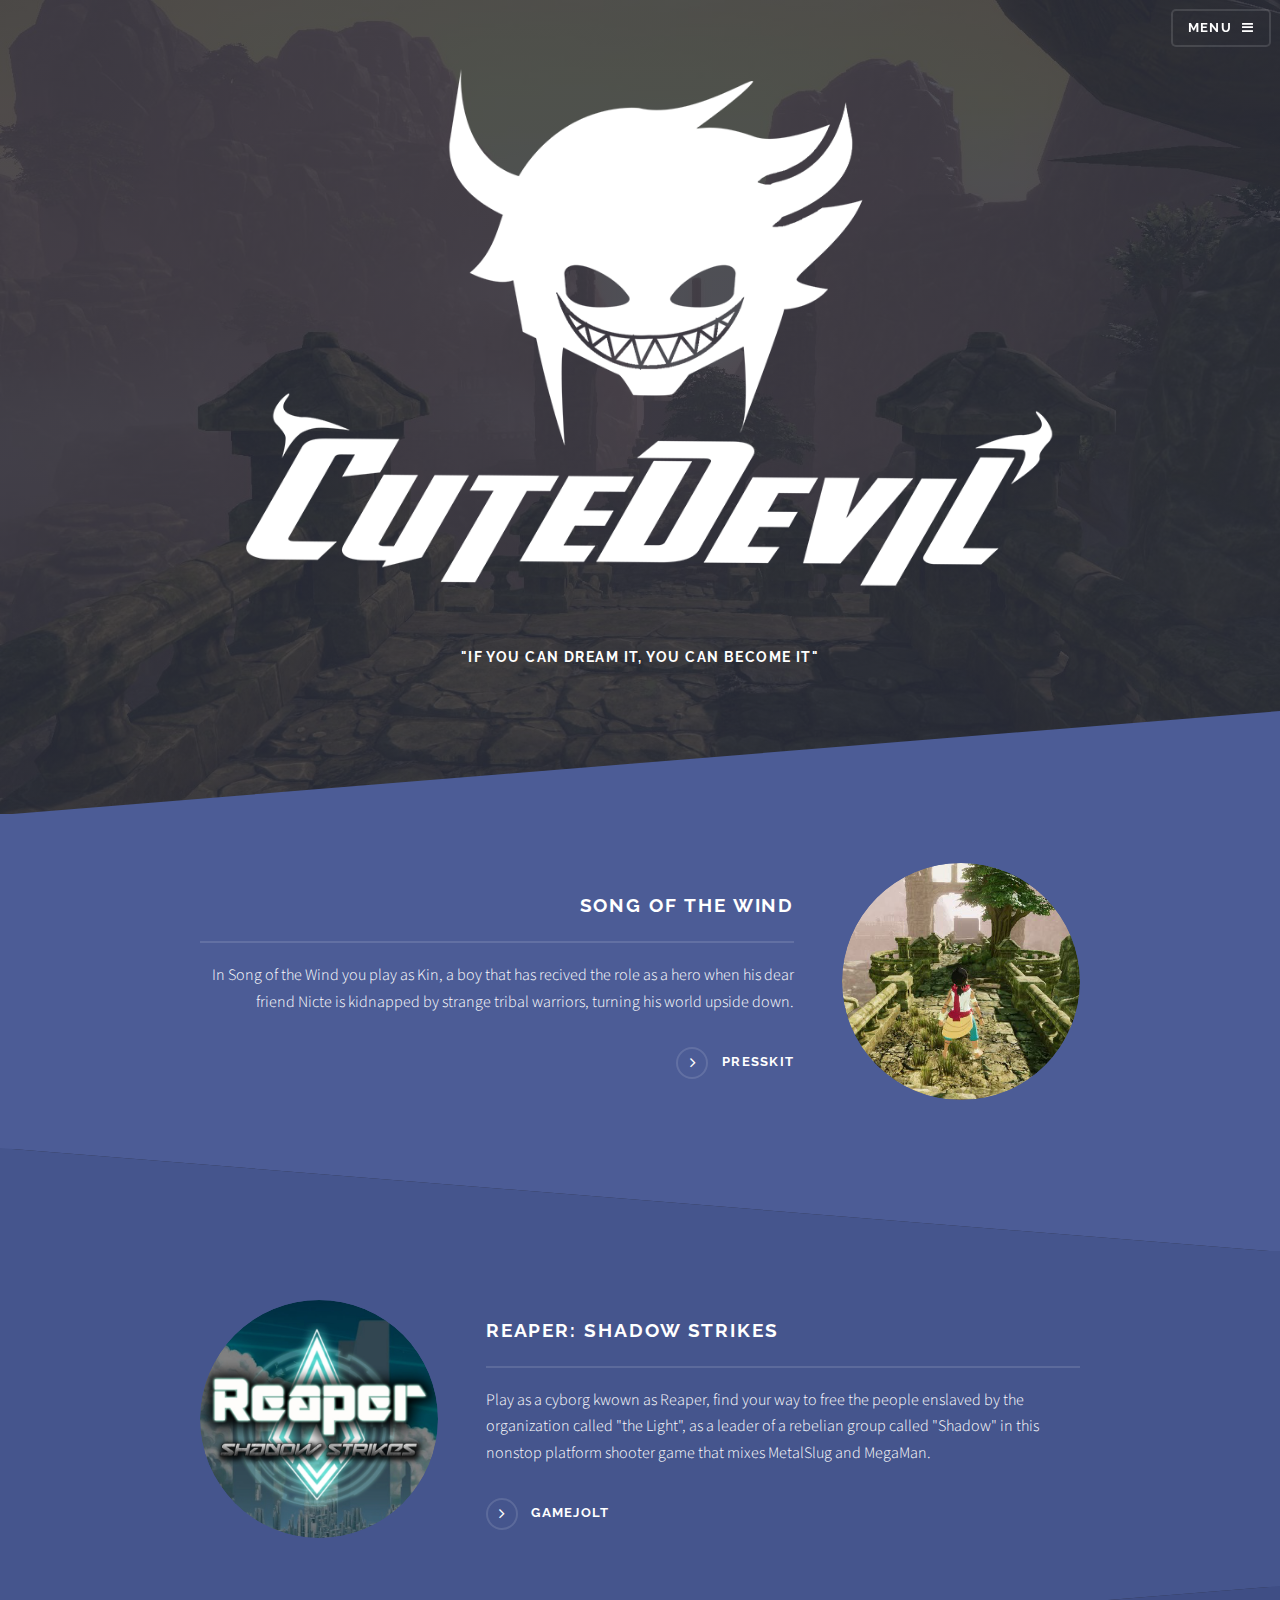
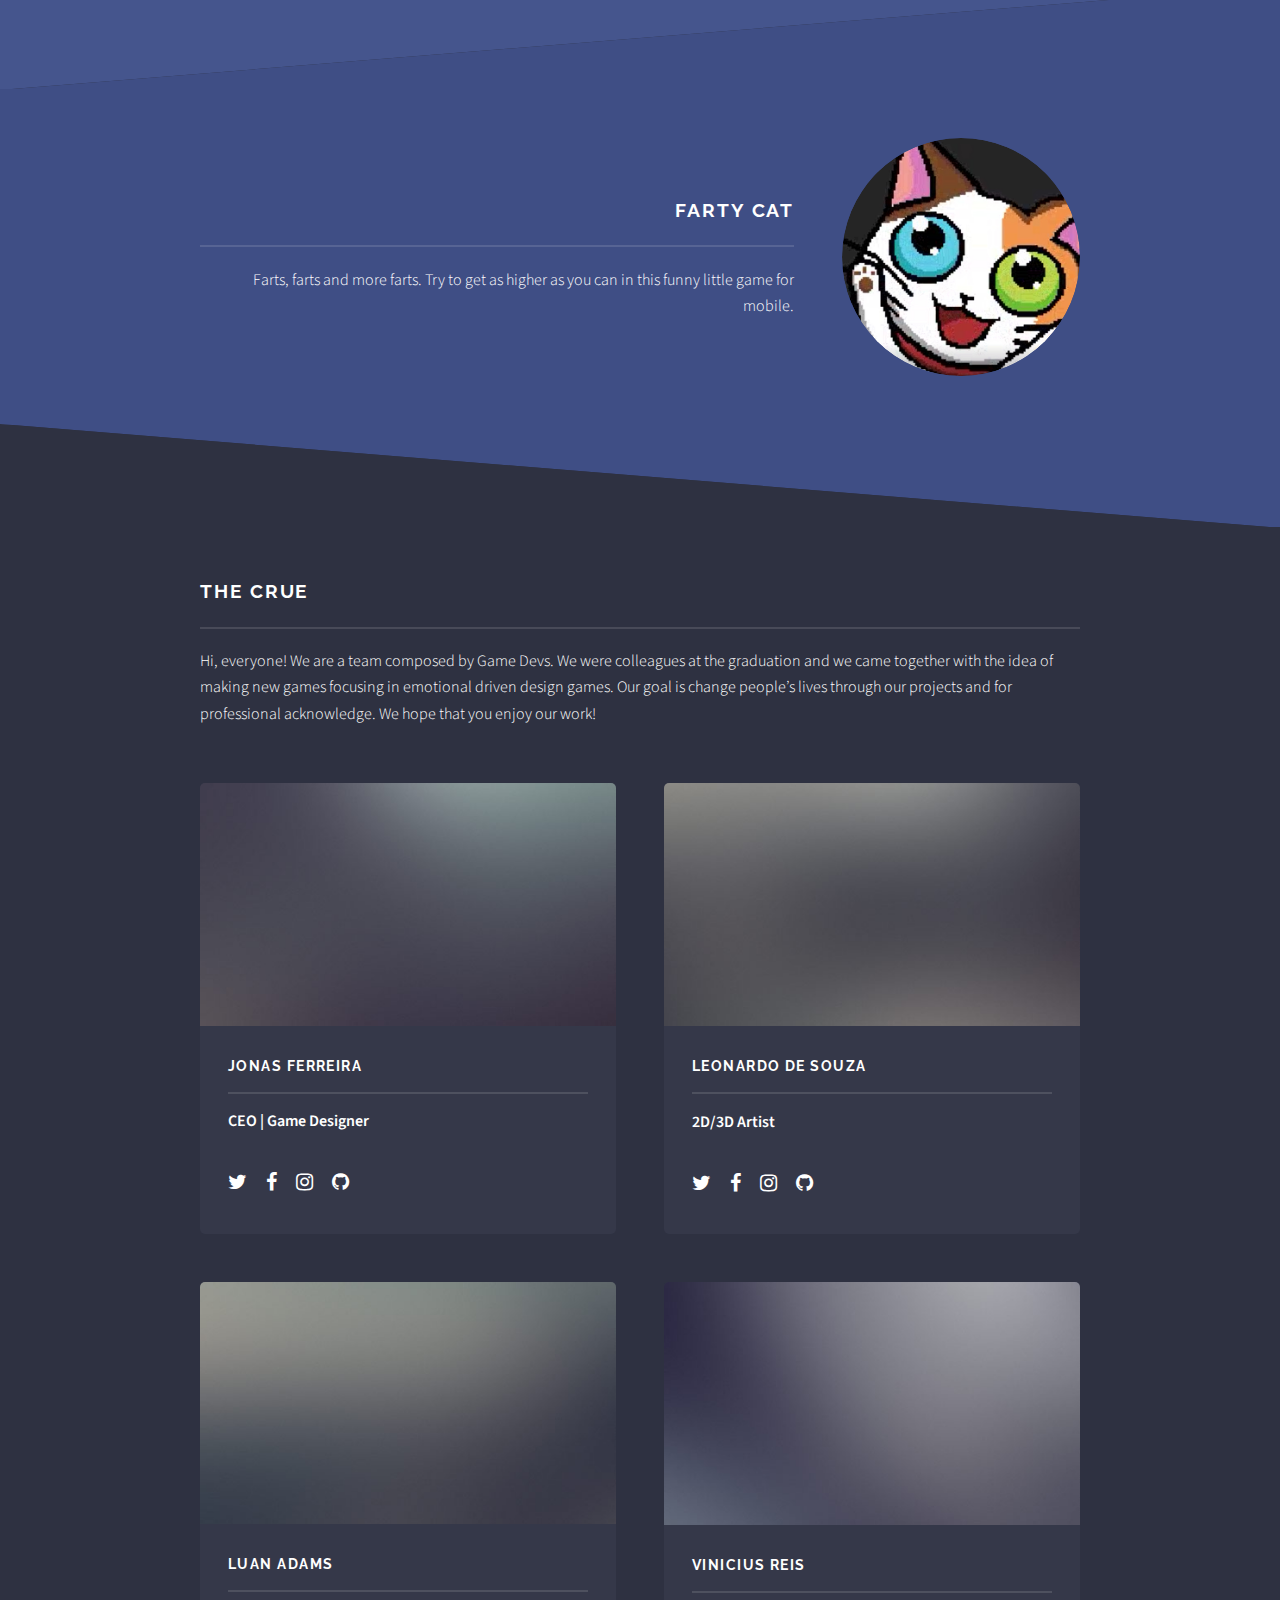
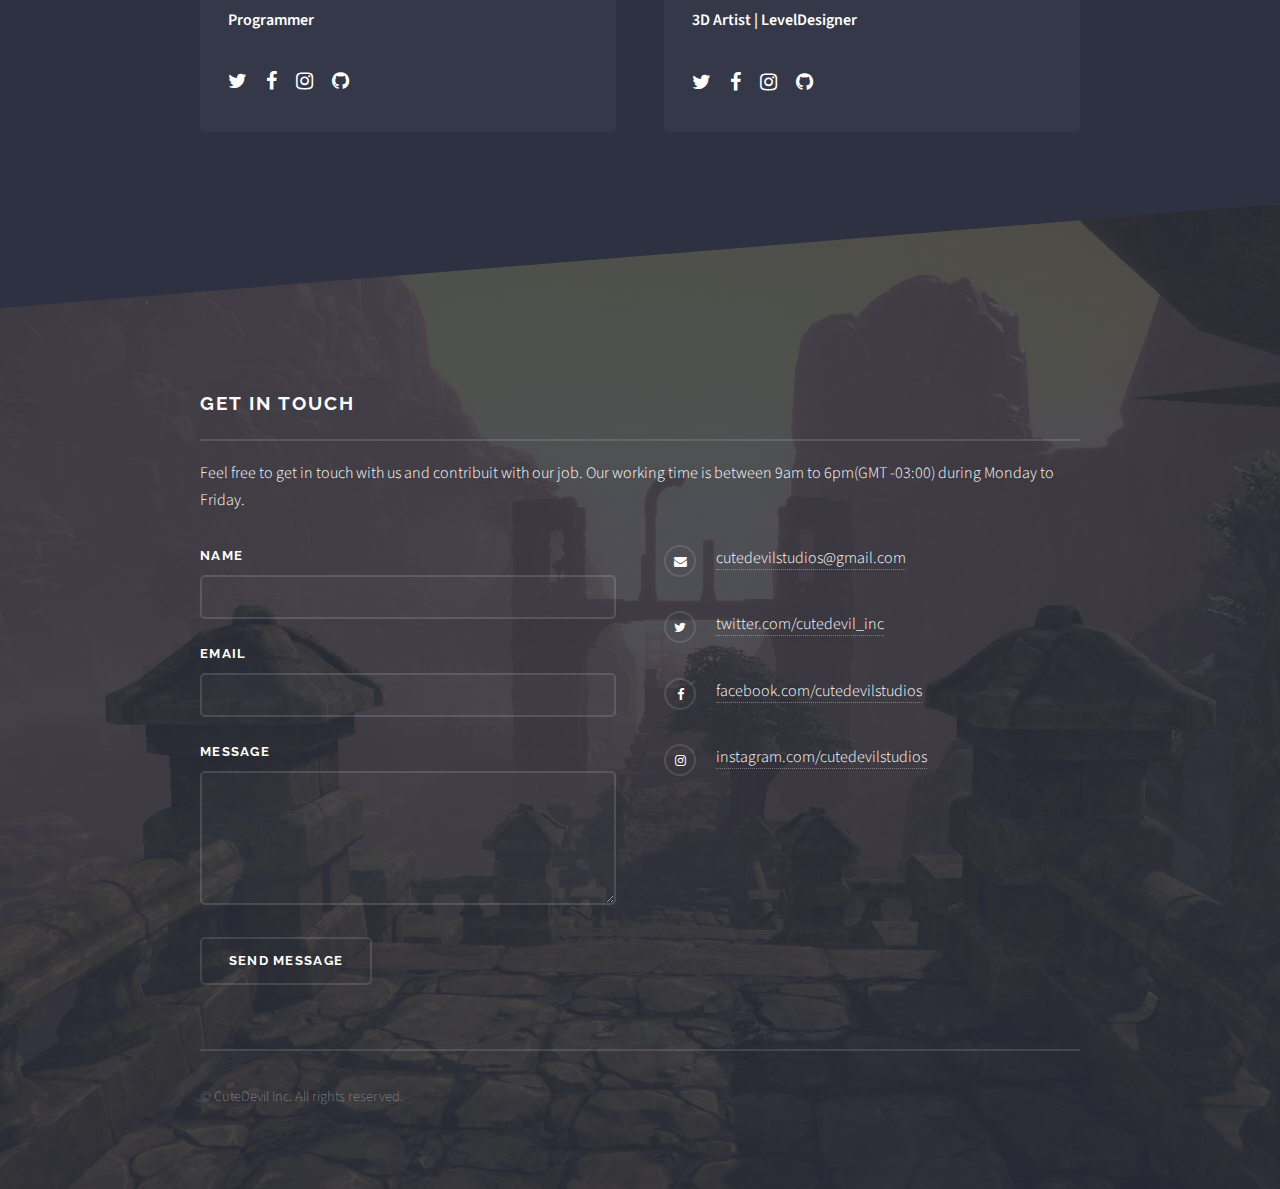
==== index.html @ f0059c20 "Update index.html" ====
<!DOCTYPE HTML>
<!--
	Solid State by HTML5 UP
	html5up.net | @ajlkn
	Free for personal and commercial use under the CCA 3.0 license (html5up.net/license)
-->
<html>
	<head>
		<title>CuteDevil Studios</title>
		<meta charset="utf-8" />
		<meta name="viewport" content="width=device-width, initial-scale=1, user-scalable=no" />
		<link rel="stylesheet" href="assets/css/main.css" />
		<noscript><link rel="stylesheet" href="assets/css/noscript.css" /></noscript>
	</head>
	<body class="is-preload">

		<!-- Page Wrapper -->
			<div id="page-wrapper">

				<!-- Header -->
					<header id="header" class="alt">
						<h1><a href="index.html">CuteDevil</a></h1>
						<nav>
							<a href="#menu">Menu</a>
						</nav>
					</header>

				<!-- Menu -->
					<nav id="menu">
						<div class="inner">
							<h2>Menu</h2>
							<ul class="links">
								<li><a href="index.html">Home</a></li>
								<li><a href="generic.html">Generic</a></li>
								<li><a href="elements.html">Elements</a></li>
								<li><a href="#">Log In</a></li>
								<li><a href="#">Sign Up</a></li>
							</ul>
							<a href="#" class="close">Close</a>
						</div>
					</nav>

				<!-- Banner -->
					<section id="banner">
						<div class="inner">
							<div class="logo"><img src="images/cutedevil_logo.png" height="auto" width="100%"></div>
							<h3 align= "center">"If you can dream it, you can become it"</h3>
							<!--<p>The boom phrase for blowing their minds!</p> -->
						</div>
					</section>

				<!-- Wrapper -->
					<section id="wrapper">

						<!-- One -->
							<section id="one" class="wrapper spotlight style1">
								<div class="inner">
									<a href="#" class="image"><img src="images/pic01.jpg" alt="" /></a>
									<div class="content">
										<h2 class="major">Song of the Wind</h2>
										<p>In Song of the Wind you play as Kin, a boy that has recived the role as a hero when his dear friend Nicte is kidnapped by strange tribal warriors, turning his world upside down.</p>
										<a href="presskit.html" class="special">PressKit</a>
									</div>
								</div>
							</section>

						<!-- Two -->
							<section id="two" class="wrapper alt spotlight style2">
								<div class="inner">
									<a href="#" class="image"><img src="images/reaper_logo.jpg" alt="" /></a>
									<div class="content">
										<h2 class="major">Reaper: Shadow Strikes</h2>
										<p>Play as a cyborg kwown as Reaper, find your way to free the people enslaved by the organization called "the Light", as a leader of a rebelian group called "Shadow" in this nonstop platform shooter game that mixes MetalSlug and MegaMan.</p>
										<a href="#" class="special">GameJolt</a>
									</div>
								</div>
							</section>

						<!-- Three -->
							<section id="three" class="wrapper spotlight style3">
								<div class="inner">
									<a href="#" class="image"><img src="images/pic03.jpg" alt="" /></a>
									<div class="content">
										<h2 class="major">Farty Cat</h2>
										<p>Farts, farts and more farts. Try to get as higher as you can in this funny little game for mobile.</p>
										<!--<a href="#" class="special">Learn more</a>-->
									</div>
								</div>
							</section>

						<!-- Four -->
							<section id="four" class="wrapper alt style1">
								<div class="inner">
									<h2 class="major">The Crue</h2>
									<p>Hi, everyone! We are a team composed by Game Devs. We were colleagues at the graduation and we came together with the idea of making new games focusing in emotional driven design games. Our goal is change people’s lives through our projects and for professional acknowledge. We hope that you enjoy our work!</p>
									<section class="features">
										<article>
											<a href="#" class="image"><img src="images/pic04.jpg" alt="" /></a>
											<h3 class="major">Jonas Ferreira</h3>
											<p><b> CEO | Game Designer </b> <br><!--consectetur adipiscing vehicula id nulla dignissim dapibus ultrices.--></p>
											<ul class="icons">
													<li><a href="#" class="icon fa-twitter"><span class="label">Twitter</span></a></li>
													<li><a href="#" class="icon fa-facebook"><span class="label">Facebook</span></a></li>
													<li><a href="#" class="icon fa-instagram"><span class="label">Instagram</span></a></li>
													<li><a href="#" class="icon fa-github"><span class="label">Github</span></a></li>
													<li><a href="#" class="icon fa-artstation"><span class="label">Github</span></a></li>
												</ul>
										</article>
										<article>
											<a href="#" class="image"><img src="images/pic05.jpg" alt="" /></a>
											<h3 class="major">Leonardo de Souza</h3>
											<p><b> 2D/3D Artist</b> <br><!-- consectetur adipiscing vehicula id nulla dignissim dapibus ultrices.--></p>
											<ul class="icons">
													<li><a href="#" class="icon fa-twitter"><span class="label">Twitter</span></a></li>
													<li><a href="#" class="icon fa-facebook"><span class="label">Facebook</span></a></li>
													<li><a href="#" class="icon fa-instagram"><span class="label">Instagram</span></a></li>
													<li><a href="#" class="icon fa-github"><span class="label">Github</span></a></li>
													<li><a href="#" class="icon fa-artstation"><span class="label">Github</span></a></li>
												</ul>
										</article>
										<article>
											<a href="#" class="image"><img src="images/pic06.jpg" alt="" /></a>
											<h3 class="major">Luan Adams</h3>
											<p><b>Programmer</b> <br><!--consectetur adipiscing vehicula id nulla dignissim dapibus ultrices.--></p>
											<ul class="icons">
													<li><a href="#" class="icon fa-twitter"><span class="label">Twitter</span></a></li>
													<li><a href="#" class="icon fa-facebook"><span class="label">Facebook</span></a></li>
													<li><a href="#" class="icon fa-instagram"><span class="label">Instagram</span></a></li>
													<li><a href="#" class="icon fa-github"><span class="label">Github</span></a></li>
													<li><a href="#" class="icon fa-artstation"><span class="label">Github</span></a></li>
												</ul>
										</article>
										<article>
											<a href="#" class="image"><img src="images/pic07.jpg" alt="" /></a>
											<h3 class="major">Vinicius Reis</h3>
											<p><b>3D Artist | LevelDesigner</b> <br><!--consectetur adipiscing vehicula id nulla dignissim dapibus ultrices.--></p>
											<ul class="icons">
													<li><a href="#" class="icon fa-twitter"><span class="label">Twitter</span></a></li>
													<li><a href="#" class="icon fa-facebook"><span class="label">Facebook</span></a></li>
													<li><a href="#" class="icon fa-instagram"><span class="label">Instagram</span></a></li>
													<li><a href="#" class="icon fa-github"><span class="label">Github</span></a></li>
													<li><a href="#" class="icon fa-artstation"><span class="label">Github</span></a></li>
												</ul>
										</article>
									</section>
									<!--<ul class="actions">
										<li><a href="#" class="button">Browse All</a></li>
									</ul>-->
								</div>
							</section>

					</section>

				<!-- Footer -->
					<section id="footer">
						<div class="inner">
							<h2 class="major">Get in touch</h2>
							<p>Feel free to get in touch with us and contribuit with our job. Our working time is between 9am to 6pm(GMT -03:00) during Monday to Friday.</p>
							<form method="post" action="#">
								<div class="fields">
									<div class="field">
										<label for="name">Name</label>
										<input type="text" name="name" id="name" />
									</div>
									<div class="field">
										<label for="email">Email</label>
										<input type="email" name="email" id="email" />
									</div>
									<div class="field">
										<label for="message">Message</label>
										<textarea name="message" id="message" rows="4"></textarea>
									</div>
								</div>
								<ul class="actions">
									<li><input type="submit" value="Send Message" /></li>
								</ul>
							</form>
							<ul class="contact">
								<!--<li class="fa-home">
									Untitled Inc<br />
									1234 Somewhere Road Suite #2894<br />
									Nashville, TN 00000-0000
								</li>-->
								<!--<li class="fa-phone">(000) 000-0000</li>-->
								<li class="fa-envelope"><a href="mailto:cutedevilstudios@gmail.com?Subject=Hello%20CuteDevil">cutedevilstudios@gmail.com</a></li>
								<li class="fa-twitter"><a href="http://twitter.com/cutedevil_inc">twitter.com/cutedevil_inc</a></li>
								<li class="fa-facebook"><a href="http://facebook.com/cutedevilstudios">facebook.com/cutedevilstudios</a></li>
								<li class="fa-instagram"><a href="http://instagram.com/cutedevilstudios">instagram.com/cutedevilstudios</a></li>
							</ul>
							<ul class="copyright">
								<li>&copy; CuteDevil Inc. All rights reserved.</li><!--<li>Design: <a href="http://html5up.net">HTML5 UP</a></li>-->
							</ul>
						</div>
					</section>

			</div>

		<!-- Scripts -->
			<script src="assets/js/jquery.min.js"></script>
			<script src="assets/js/jquery.scrollex.min.js"></script>
			<script src="assets/js/browser.min.js"></script>
			<script src="assets/js/breakpoints.min.js"></script>
			<script src="assets/js/util.js"></script>
			<script src="assets/js/main.js"></script>

	</body>
</html>
---- assets/css/main.css ----
@import url(font-awesome.min.css);
@import url("https://fonts.googleapis.com/css?family=Raleway:200,700|Source+Sans+Pro:300,600,300italic,600italic");

/*
	Solid State by HTML5 UP
	html5up.net | @ajlkn
	Free for personal and commercial use under the CCA 3.0 license (html5up.net/license)
*/

html, body, div, span, applet, object,
iframe, h1, h2, h3, h4, h5, h6, p, blockquote,
pre, a, abbr, acronym, address, big, cite,
code, del, dfn, em, img, ins, kbd, q, s, samp,
small, strike, strong, sub, sup, tt, var, b,
u, i, center, dl, dt, dd, ol, ul, li, fieldset,
form, label, legend, table, caption, tbody,
tfoot, thead, tr, th, td, article, aside,
canvas, details, embed, figure, figcaption,
footer, header, hgroup, menu, nav, output, ruby,
section, summary, time, mark, audio, video {
	margin: 0;
	padding: 0;
	border: 0;
	font-size: 100%;
	font: inherit;
	vertical-align: baseline;}

article, aside, details, figcaption, figure,
footer, header, hgroup, menu, nav, section {
	display: block;}

body {
	line-height: 1;
}

ol, ul {
	list-style: none;
}

blockquote, q {
	quotes: none;
}

	blockquote:before, blockquote:after, q:before, q:after {
		content: '';
		content: none;
	}

table {
	border-collapse: collapse;
	border-spacing: 0;
}

body {
	-webkit-text-size-adjust: none;
}

mark {
	background-color: transparent;
	color: inherit;
}

input::-moz-focus-inner {
	border: 0;
	padding: 0;
}

input, select, textarea {
	-moz-appearance: none;
	-webkit-appearance: none;
	-ms-appearance: none;
	appearance: none;
}

/* Basic */

	@-ms-viewport {
		width: device-width;
	}

	body {
		-ms-overflow-style: scrollbar;
	}

	@media screen and (max-width: 480px) {

		html, body {
			min-width: 320px;
		}

	}

	html {
		box-sizing: border-box;
	}

	*, *:before, *:after {
		box-sizing: inherit;
	}

	body {
		background-color: #2e3141;
		background-image: linear-gradient(to top, rgba(46, 49, 65, 0.8), rgba(46, 49, 65, 0.8)), url("../../images/bg.jpg");
		background-size: auto, cover;
		background-attachment: fixed, fixed;
		background-position: center, center;
	}

		body.is-preload *, body.is-preload *:before, body.is-preload *:after {
			-moz-animation: none !important;
			-webkit-animation: none !important;
			-ms-animation: none !important;
			animation: none !important;
			-moz-transition: none !important;
			-webkit-transition: none !important;
			-ms-transition: none !important;
			transition: none !important;
		}

/* Type */

	body, input, select, textarea {
		color: #ffffff;
		font-family: "Source Sans Pro", Helvetica, sans-serif;
		font-size: 16.5pt;
		font-weight: 300;
		line-height: 1.65;
	}

		@media screen and (max-width: 1680px) {

			body, input, select, textarea {
				font-size: 13pt;
			}

		}

		@media screen and (max-width: 1280px) {

			body, input, select, textarea {
				font-size: 12pt;
			}

		}

		@media screen and (max-width: 980px) {

			body, input, select, textarea {
				font-size: 12pt;
			}

		}

		@media screen and (max-width: 736px) {

			body, input, select, textarea {
				font-size: 12pt;
			}

		}

		@media screen and (max-width: 480px) {

			body, input, select, textarea {
				font-size: 12pt;
			}

		}

	a {
		-moz-transition: color 0.2s ease-in-out, border-bottom-color 0.2s ease-in-out;
		-webkit-transition: color 0.2s ease-in-out, border-bottom-color 0.2s ease-in-out;
		-ms-transition: color 0.2s ease-in-out, border-bottom-color 0.2s ease-in-out;
		transition: color 0.2s ease-in-out, border-bottom-color 0.2s ease-in-out;
		border-bottom: dotted 1px rgba(255, 255, 255, 0.35);
		color: #ffffff;
		text-decoration: none;
	}

		a:hover {
			border-bottom-color: transparent;
			color: #ffffff !important;
		}

		a.special:not(.button) {
			text-decoration: none;
			border-bottom: 0;
			display: block;
			font-family: Raleway, Helvetica, sans-serif;
			font-size: 0.8em;
			font-weight: 700;
			letter-spacing: 0.1em;
			margin: 0 0 2em 0;
			text-transform: uppercase;
		}

			a.special:not(.button):before {
				-moz-osx-font-smoothing: grayscale;
				-webkit-font-smoothing: antialiased;
				font-family: FontAwesome;
				font-style: normal;
				font-weight: normal;
				text-transform: none !important;
			}

			a.special:not(.button):before {
				-moz-transition: background-color 0.2s ease-in-out;
				-webkit-transition: background-color 0.2s ease-in-out;
				-ms-transition: background-color 0.2s ease-in-out;
				transition: background-color 0.2s ease-in-out;
				border-radius: 100%;
				border: solid 2px rgba(255, 255, 255, 0.125);
				content: '\f105';
				display: inline-block;
				font-size: 1.25em;
				height: 2em;
				line-height: 1.65em;
				margin-right: 0.85em;
				text-align: center;
				text-indent: 0.15em;
				vertical-align: middle;
				width: 2em;
			}

			a.special:not(.button):hover:before {
				background-color: rgba(255, 255, 255, 0.025);
			}

			a.special:not(.button):active:before {
				background-color: rgba(255, 255, 255, 0.075);
			}

	strong, b {
		color: #ffffff;
		font-weight: 600;
	}

	em, i {
		font-style: italic;
	}

	p {
		margin: 0 0 2em 0;
	}

	h1, h2, h3, h4, h5, h6 {
		color: #ffffff;
		font-family: Raleway, Helvetica, sans-serif;
		font-weight: 700;
		letter-spacing: 0.1em;
		margin: 0 0 1em 0;
		text-transform: uppercase;
	}

		h1 a, h2 a, h3 a, h4 a, h5 a, h6 a {
			color: inherit;
			text-decoration: none;
			border-bottom: 0;
		}

		h1 span, h2 span, h3 span, h4 span, h5 span, h6 span {
			font-weight: 200;
		}

		h1.major, h2.major, h3.major, h4.major, h5.major, h6.major {
			padding-bottom: 1em;
			border-bottom: solid 2px rgba(255, 255, 255, 0.125);
		}

	h2 {
		font-size: 1.2em;
	}

	h3 {
		font-size: 0.9em;
	}

	h4 {
		font-size: 0.7em;
	}

	h5 {
		font-size: 0.7em;
	}

	h6 {
		font-size: 0.7em;
	}

	@media screen and (max-width: 736px) {

		h2 {
			font-size: 1em;
		}

		h3 {
			font-size: 0.8em;
		}

	}

	sub {
		font-size: 0.8em;
		position: relative;
		top: 0.5em;
	}

	sup {
		font-size: 0.8em;
		position: relative;
		top: -0.5em;
	}

	blockquote {
		border-left: solid 4px rgba(255, 255, 255, 0.125);
		font-style: italic;
		margin: 0 0 2em 0;
		padding: 0.5em 0 0.5em 2em;
	}

	code {
		background: rgba(255, 255, 255, 0.025);
		border-radius: 5px;
		border: solid 2px rgba(255, 255, 255, 0.125);
		font-family: "Courier New", monospace;
		font-size: 0.9em;
		margin: 0 0.25em;
		padding: 0.25em 0.65em;
	}

	pre {
		-webkit-overflow-scrolling: touch;
		font-family: "Courier New", monospace;
		font-size: 0.9em;
		margin: 0 0 2em 0;
	}

		pre code {
			display: block;
			line-height: 1.75em;
			padding: 1em 1.5em;
			overflow-x: auto;
		}

	hr {
		border: 0;
		border-bottom: solid 2px rgba(255, 255, 255, 0.125);
		margin: 2.5em 0;
	}

		hr.major {
			margin: 4em 0;
		}

	.align-left {
		text-align: left;
	}

	.align-center {
		text-align: center;
	}

	.align-right {
		text-align: right;
	}

/* Row */

	.row {
		display: flex;
		flex-wrap: wrap;
		box-sizing: border-box;
		align-items: stretch;
	}

		.row > * {
			box-sizing: border-box;
		}

		.row.gtr-uniform > * > :last-child {
			margin-bottom: 0;
		}

		.row.aln-left {
			justify-content: flex-start;
		}

		.row.aln-center {
			justify-content: center;
		}

		.row.aln-right {
			justify-content: flex-end;
		}

		.row.aln-top {
			align-items: flex-start;
		}

		.row.aln-middle {
			align-items: center;
		}

		.row.aln-bottom {
			align-items: flex-end;
		}

		.row > .imp {
			order: -1;
		}

		.row > .col-1 {
			width: 8.3333333333%;
		}

		.row > .off-1 {
			margin-left: 8.3333333333%;
		}

		.row > .col-2 {
			width: 16.6666666667%;
		}

		.row > .off-2 {
			margin-left: 16.6666666667%;
		}

		.row > .col-3 {
			width: 25%;
		}

		.row > .off-3 {
			margin-left: 25%;
		}

		.row > .col-4 {
			width: 33.3333333333%;
		}

		.row > .off-4 {
			margin-left: 33.3333333333%;
		}

		.row > .col-5 {
			width: 41.6666666667%;
		}

		.row > .off-5 {
			margin-left: 41.6666666667%;
		}

		.row > .col-6 {
			width: 50%;
		}

		.row > .off-6 {
			margin-left: 50%;
		}

		.row > .col-7 {
			width: 58.3333333333%;
		}

		.row > .off-7 {
			margin-left: 58.3333333333%;
		}

		.row > .col-8 {
			width: 66.6666666667%;
		}

		.row > .off-8 {
			margin-left: 66.6666666667%;
		}

		.row > .col-9 {
			width: 75%;
		}

		.row > .off-9 {
			margin-left: 75%;
		}

		.row > .col-10 {
			width: 83.3333333333%;
		}

		.row > .off-10 {
			margin-left: 83.3333333333%;
		}

		.row > .col-11 {
			width: 91.6666666667%;
		}

		.row > .off-11 {
			margin-left: 91.6666666667%;
		}

		.row > .col-12 {
			width: 100%;
		}

		.row > .off-12 {
			margin-left: 100%;
		}

		.row.gtr-0 {
			margin-top: 0;
			margin-left: 0em;
		}

			.row.gtr-0 > * {
				padding: 0 0 0 0em;
			}

			.row.gtr-0.gtr-uniform {
				margin-top: 0em;
			}

				.row.gtr-0.gtr-uniform > * {
					padding-top: 0em;
				}

		.row.gtr-25 {
			margin-top: 0;
			margin-left: -0.4375em;
		}

			.row.gtr-25 > * {
				padding: 0 0 0 0.4375em;
			}

			.row.gtr-25.gtr-uniform {
				margin-top: -0.4375em;
			}

				.row.gtr-25.gtr-uniform > * {
					padding-top: 0.4375em;
				}

		.row.gtr-50 {
			margin-top: 0;
			margin-left: -0.875em;
		}

			.row.gtr-50 > * {
				padding: 0 0 0 0.875em;
			}

			.row.gtr-50.gtr-uniform {
				margin-top: -0.875em;
			}

				.row.gtr-50.gtr-uniform > * {
					padding-top: 0.875em;
				}

		.row {
			margin-top: 0;
			margin-left: -1.75em;
		}

			.row > * {
				padding: 0 0 0 1.75em;
			}

			.row.gtr-uniform {
				margin-top: -1.75em;
			}

				.row.gtr-uniform > * {
					padding-top: 1.75em;
				}

		.row.gtr-150 {
			margin-top: 0;
			margin-left: -2.625em;
		}

			.row.gtr-150 > * {
				padding: 0 0 0 2.625em;
			}

			.row.gtr-150.gtr-uniform {
				margin-top: -2.625em;
			}

				.row.gtr-150.gtr-uniform > * {
					padding-top: 2.625em;
				}

		.row.gtr-200 {
			margin-top: 0;
			margin-left: -3.5em;
		}

			.row.gtr-200 > * {
				padding: 0 0 0 3.5em;
			}

			.row.gtr-200.gtr-uniform {
				margin-top: -3.5em;
			}

				.row.gtr-200.gtr-uniform > * {
					padding-top: 3.5em;
				}

		@media screen and (max-width: 1680px) {

			.row {
				display: flex;
				flex-wrap: wrap;
				box-sizing: border-box;
				align-items: stretch;
			}

				.row > * {
					box-sizing: border-box;
				}

				.row.gtr-uniform > * > :last-child {
					margin-bottom: 0;
				}

				.row.aln-left {
					justify-content: flex-start;
				}

				.row.aln-center {
					justify-content: center;
				}

				.row.aln-right {
					justify-content: flex-end;
				}

				.row.aln-top {
					align-items: flex-start;
				}

				.row.aln-middle {
					align-items: center;
				}

				.row.aln-bottom {
					align-items: flex-end;
				}

				.row > .imp-xlarge {
					order: -1;
				}

				.row > .col-1-xlarge {
					width: 8.3333333333%;
				}

				.row > .off-1-xlarge {
					margin-left: 8.3333333333%;
				}

				.row > .col-2-xlarge {
					width: 16.6666666667%;
				}

				.row > .off-2-xlarge {
					margin-left: 16.6666666667%;
				}

				.row > .col-3-xlarge {
					width: 25%;
				}

				.row > .off-3-xlarge {
					margin-left: 25%;
				}

				.row > .col-4-xlarge {
					width: 33.3333333333%;
				}

				.row > .off-4-xlarge {
					margin-left: 33.3333333333%;
				}

				.row > .col-5-xlarge {
					width: 41.6666666667%;
				}

				.row > .off-5-xlarge {
					margin-left: 41.6666666667%;
				}

				.row > .col-6-xlarge {
					width: 50%;
				}

				.row > .off-6-xlarge {
					margin-left: 50%;
				}

				.row > .col-7-xlarge {
					width: 58.3333333333%;
				}

				.row > .off-7-xlarge {
					margin-left: 58.3333333333%;
				}

				.row > .col-8-xlarge {
					width: 66.6666666667%;
				}

				.row > .off-8-xlarge {
					margin-left: 66.6666666667%;
				}

				.row > .col-9-xlarge {
					width: 75%;
				}

				.row > .off-9-xlarge {
					margin-left: 75%;
				}

				.row > .col-10-xlarge {
					width: 83.3333333333%;
				}

				.row > .off-10-xlarge {
					margin-left: 83.3333333333%;
				}

				.row > .col-11-xlarge {
					width: 91.6666666667%;
				}

				.row > .off-11-xlarge {
					margin-left: 91.6666666667%;
				}

				.row > .col-12-xlarge {
					width: 100%;
				}

				.row > .off-12-xlarge {
					margin-left: 100%;
				}

				.row.gtr-0 {
					margin-top: 0;
					margin-left: 0em;
				}

					.row.gtr-0 > * {
						padding: 0 0 0 0em;
					}

					.row.gtr-0.gtr-uniform {
						margin-top: 0em;
					}

						.row.gtr-0.gtr-uniform > * {
							padding-top: 0em;
						}

				.row.gtr-25 {
					margin-top: 0;
					margin-left: -0.4375em;
				}

					.row.gtr-25 > * {
						padding: 0 0 0 0.4375em;
					}

					.row.gtr-25.gtr-uniform {
						margin-top: -0.4375em;
					}

						.row.gtr-25.gtr-uniform > * {
							padding-top: 0.4375em;
						}

				.row.gtr-50 {
					margin-top: 0;
					margin-left: -0.875em;
				}

					.row.gtr-50 > * {
						padding: 0 0 0 0.875em;
					}

					.row.gtr-50.gtr-uniform {
						margin-top: -0.875em;
					}

						.row.gtr-50.gtr-uniform > * {
							padding-top: 0.875em;
						}

				.row {
					margin-top: 0;
					margin-left: -1.75em;
				}

					.row > * {
						padding: 0 0 0 1.75em;
					}

					.row.gtr-uniform {
						margin-top: -1.75em;
					}

						.row.gtr-uniform > * {
							padding-top: 1.75em;
						}

				.row.gtr-150 {
					margin-top: 0;
					margin-left: -2.625em;
				}

					.row.gtr-150 > * {
						padding: 0 0 0 2.625em;
					}

					.row.gtr-150.gtr-uniform {
						margin-top: -2.625em;
					}

						.row.gtr-150.gtr-uniform > * {
							padding-top: 2.625em;
						}

				.row.gtr-200 {
					margin-top: 0;
					margin-left: -3.5em;
				}

					.row.gtr-200 > * {
						padding: 0 0 0 3.5em;
					}

					.row.gtr-200.gtr-uniform {
						margin-top: -3.5em;
					}

						.row.gtr-200.gtr-uniform > * {
							padding-top: 3.5em;
						}

		}

		@media screen and (max-width: 1280px) {

			.row {
				display: flex;
				flex-wrap: wrap;
				box-sizing: border-box;
				align-items: stretch;
			}

				.row > * {
					box-sizing: border-box;
				}

				.row.gtr-uniform > * > :last-child {
					margin-bottom: 0;
				}

				.row.aln-left {
					justify-content: flex-start;
				}

				.row.aln-center {
					justify-content: center;
				}

				.row.aln-right {
					justify-content: flex-end;
				}

				.row.aln-top {
					align-items: flex-start;
				}

				.row.aln-middle {
					align-items: center;
				}

				.row.aln-bottom {
					align-items: flex-end;
				}

				.row > .imp-large {
					order: -1;
				}

				.row > .col-1-large {
					width: 8.3333333333%;
				}

				.row > .off-1-large {
					margin-left: 8.3333333333%;
				}

				.row > .col-2-large {
					width: 16.6666666667%;
				}

				.row > .off-2-large {
					margin-left: 16.6666666667%;
				}

				.row > .col-3-large {
					width: 25%;
				}

				.row > .off-3-large {
					margin-left: 25%;
				}

				.row > .col-4-large {
					width: 33.3333333333%;
				}

				.row > .off-4-large {
					margin-left: 33.3333333333%;
				}

				.row > .col-5-large {
					width: 41.6666666667%;
				}

				.row > .off-5-large {
					margin-left: 41.6666666667%;
				}

				.row > .col-6-large {
					width: 50%;
				}

				.row > .off-6-large {
					margin-left: 50%;
				}

				.row > .col-7-large {
					width: 58.3333333333%;
				}

				.row > .off-7-large {
					margin-left: 58.3333333333%;
				}

				.row > .col-8-large {
					width: 66.6666666667%;
				}

				.row > .off-8-large {
					margin-left: 66.6666666667%;
				}

				.row > .col-9-large {
					width: 75%;
				}

				.row > .off-9-large {
					margin-left: 75%;
				}

				.row > .col-10-large {
					width: 83.3333333333%;
				}

				.row > .off-10-large {
					margin-left: 83.3333333333%;
				}

				.row > .col-11-large {
					width: 91.6666666667%;
				}

				.row > .off-11-large {
					margin-left: 91.6666666667%;
				}

				.row > .col-12-large {
					width: 100%;
				}

				.row > .off-12-large {
					margin-left: 100%;
				}

				.row.gtr-0 {
					margin-top: 0;
					margin-left: 0em;
				}

					.row.gtr-0 > * {
						padding: 0 0 0 0em;
					}

					.row.gtr-0.gtr-uniform {
						margin-top: 0em;
					}

						.row.gtr-0.gtr-uniform > * {
							padding-top: 0em;
						}

				.row.gtr-25 {
					margin-top: 0;
					margin-left: -0.4375em;
				}

					.row.gtr-25 > * {
						padding: 0 0 0 0.4375em;
					}

					.row.gtr-25.gtr-uniform {
						margin-top: -0.4375em;
					}

						.row.gtr-25.gtr-uniform > * {
							padding-top: 0.4375em;
						}

				.row.gtr-50 {
					margin-top: 0;
					margin-left: -0.875em;
				}

					.row.gtr-50 > * {
						padding: 0 0 0 0.875em;
					}

					.row.gtr-50.gtr-uniform {
						margin-top: -0.875em;
					}

						.row.gtr-50.gtr-uniform > * {
							padding-top: 0.875em;
						}

				.row {
					margin-top: 0;
					margin-left: -1.75em;
				}

					.row > * {
						padding: 0 0 0 1.75em;
					}

					.row.gtr-uniform {
						margin-top: -1.75em;
					}

						.row.gtr-uniform > * {
							padding-top: 1.75em;
						}

				.row.gtr-150 {
					margin-top: 0;
					margin-left: -2.625em;
				}

					.row.gtr-150 > * {
						padding: 0 0 0 2.625em;
					}

					.row.gtr-150.gtr-uniform {
						margin-top: -2.625em;
					}

						.row.gtr-150.gtr-uniform > * {
							padding-top: 2.625em;
						}

				.row.gtr-200 {
					margin-top: 0;
					margin-left: -3.5em;
				}

					.row.gtr-200 > * {
						padding: 0 0 0 3.5em;
					}

					.row.gtr-200.gtr-uniform {
						margin-top: -3.5em;
					}

						.row.gtr-200.gtr-uniform > * {
							padding-top: 3.5em;
						}

		}

		@media screen and (max-width: 980px) {

			.row {
				display: flex;
				flex-wrap: wrap;
				box-sizing: border-box;
				align-items: stretch;
			}

				.row > * {
					box-sizing: border-box;
				}

				.row.gtr-uniform > * > :last-child {
					margin-bottom: 0;
				}

				.row.aln-left {
					justify-content: flex-start;
				}

				.row.aln-center {
					justify-content: center;
				}

				.row.aln-right {
					justify-content: flex-end;
				}

				.row.aln-top {
					align-items: flex-start;
				}

				.row.aln-middle {
					align-items: center;
				}

				.row.aln-bottom {
					align-items: flex-end;
				}

				.row > .imp-medium {
					order: -1;
				}

				.row > .col-1-medium {
					width: 8.3333333333%;
				}

				.row > .off-1-medium {
					margin-left: 8.3333333333%;
				}

				.row > .col-2-medium {
					width: 16.6666666667%;
				}

				.row > .off-2-medium {
					margin-left: 16.6666666667%;
				}

				.row > .col-3-medium {
					width: 25%;
				}

				.row > .off-3-medium {
					margin-left: 25%;
				}

				.row > .col-4-medium {
					width: 33.3333333333%;
				}

				.row > .off-4-medium {
					margin-left: 33.3333333333%;
				}

				.row > .col-5-medium {
					width: 41.6666666667%;
				}

				.row > .off-5-medium {
					margin-left: 41.6666666667%;
				}

				.row > .col-6-medium {
					width: 50%;
				}

				.row > .off-6-medium {
					margin-left: 50%;
				}

				.row > .col-7-medium {
					width: 58.3333333333%;
				}

				.row > .off-7-medium {
					margin-left: 58.3333333333%;
				}

				.row > .col-8-medium {
					width: 66.6666666667%;
				}

				.row > .off-8-medium {
					margin-left: 66.6666666667%;
				}

				.row > .col-9-medium {
					width: 75%;
				}

				.row > .off-9-medium {
					margin-left: 75%;
				}

				.row > .col-10-medium {
					width: 83.3333333333%;
				}

				.row > .off-10-medium {
					margin-left: 83.3333333333%;
				}

				.row > .col-11-medium {
					width: 91.6666666667%;
				}

				.row > .off-11-medium {
					margin-left: 91.6666666667%;
				}

				.row > .col-12-medium {
					width: 100%;
				}

				.row > .off-12-medium {
					margin-left: 100%;
				}

				.row.gtr-0 {
					margin-top: 0;
					margin-left: 0em;
				}

					.row.gtr-0 > * {
						padding: 0 0 0 0em;
					}

					.row.gtr-0.gtr-uniform {
						margin-top: 0em;
					}

						.row.gtr-0.gtr-uniform > * {
							padding-top: 0em;
						}

				.row.gtr-25 {
					margin-top: 0;
					margin-left: -0.4375em;
				}

					.row.gtr-25 > * {
						padding: 0 0 0 0.4375em;
					}

					.row.gtr-25.gtr-uniform {
						margin-top: -0.4375em;
					}

						.row.gtr-25.gtr-uniform > * {
							padding-top: 0.4375em;
						}

				.row.gtr-50 {
					margin-top: 0;
					margin-left: -0.875em;
				}

					.row.gtr-50 > * {
						padding: 0 0 0 0.875em;
					}

					.row.gtr-50.gtr-uniform {
						margin-top: -0.875em;
					}

						.row.gtr-50.gtr-uniform > * {
							padding-top: 0.875em;
						}

				.row {
					margin-top: 0;
					margin-left: -1.75em;
				}

					.row > * {
						padding: 0 0 0 1.75em;
					}

					.row.gtr-uniform {
						margin-top: -1.75em;
					}

						.row.gtr-uniform > * {
							padding-top: 1.75em;
						}

				.row.gtr-150 {
					margin-top: 0;
					margin-left: -2.625em;
				}

					.row.gtr-150 > * {
						padding: 0 0 0 2.625em;
					}

					.row.gtr-150.gtr-uniform {
						margin-top: -2.625em;
					}

						.row.gtr-150.gtr-uniform > * {
							padding-top: 2.625em;
						}

				.row.gtr-200 {
					margin-top: 0;
					margin-left: -3.5em;
				}

					.row.gtr-200 > * {
						padding: 0 0 0 3.5em;
					}

					.row.gtr-200.gtr-uniform {
						margin-top: -3.5em;
					}

						.row.gtr-200.gtr-uniform > * {
							padding-top: 3.5em;
						}

		}

		@media screen and (max-width: 736px) {

			.row {
				display: flex;
				flex-wrap: wrap;
				box-sizing: border-box;
				align-items: stretch;
			}

				.row > * {
					box-sizing: border-box;
				}

				.row.gtr-uniform > * > :last-child {
					margin-bottom: 0;
				}

				.row.aln-left {
					justify-content: flex-start;
				}

				.row.aln-center {
					justify-content: center;
				}

				.row.aln-right {
					justify-content: flex-end;
				}

				.row.aln-top {
					align-items: flex-start;
				}

				.row.aln-middle {
					align-items: center;
				}

				.row.aln-bottom {
					align-items: flex-end;
				}

				.row > .imp-small {
					order: -1;
				}

				.row > .col-1-small {
					width: 8.3333333333%;
				}

				.row > .off-1-small {
					margin-left: 8.3333333333%;
				}

				.row > .col-2-small {
					width: 16.6666666667%;
				}

				.row > .off-2-small {
					margin-left: 16.6666666667%;
				}

				.row > .col-3-small {
					width: 25%;
				}

				.row > .off-3-small {
					margin-left: 25%;
				}

				.row > .col-4-small {
					width: 33.3333333333%;
				}

				.row > .off-4-small {
					margin-left: 33.3333333333%;
				}

				.row > .col-5-small {
					width: 41.6666666667%;
				}

				.row > .off-5-small {
					margin-left: 41.6666666667%;
				}

				.row > .col-6-small {
					width: 50%;
				}

				.row > .off-6-small {
					margin-left: 50%;
				}

				.row > .col-7-small {
					width: 58.3333333333%;
				}

				.row > .off-7-small {
					margin-left: 58.3333333333%;
				}

				.row > .col-8-small {
					width: 66.6666666667%;
				}

				.row > .off-8-small {
					margin-left: 66.6666666667%;
				}

				.row > .col-9-small {
					width: 75%;
				}

				.row > .off-9-small {
					margin-left: 75%;
				}

				.row > .col-10-small {
					width: 83.3333333333%;
				}

				.row > .off-10-small {
					margin-left: 83.3333333333%;
				}

				.row > .col-11-small {
					width: 91.6666666667%;
				}

				.row > .off-11-small {
					margin-left: 91.6666666667%;
				}

				.row > .col-12-small {
					width: 100%;
				}

				.row > .off-12-small {
					margin-left: 100%;
				}

				.row.gtr-0 {
					margin-top: 0;
					margin-left: 0em;
				}

					.row.gtr-0 > * {
						padding: 0 0 0 0em;
					}

					.row.gtr-0.gtr-uniform {
						margin-top: 0em;
					}

						.row.gtr-0.gtr-uniform > * {
							padding-top: 0em;
						}

				.row.gtr-25 {
					margin-top: 0;
					margin-left: -0.3125em;
				}

					.row.gtr-25 > * {
						padding: 0 0 0 0.3125em;
					}

					.row.gtr-25.gtr-uniform {
						margin-top: -0.3125em;
					}

						.row.gtr-25.gtr-uniform > * {
							padding-top: 0.3125em;
						}

				.row.gtr-50 {
					margin-top: 0;
					margin-left: -0.625em;
				}

					.row.gtr-50 > * {
						padding: 0 0 0 0.625em;
					}

					.row.gtr-50.gtr-uniform {
						margin-top: -0.625em;
					}

						.row.gtr-50.gtr-uniform > * {
							padding-top: 0.625em;
						}

				.row {
					margin-top: 0;
					margin-left: -1.25em;
				}

					.row > * {
						padding: 0 0 0 1.25em;
					}

					.row.gtr-uniform {
						margin-top: -1.25em;
					}

						.row.gtr-uniform > * {
							padding-top: 1.25em;
						}

				.row.gtr-150 {
					margin-top: 0;
					margin-left: -1.875em;
				}

					.row.gtr-150 > * {
						padding: 0 0 0 1.875em;
					}

					.row.gtr-150.gtr-uniform {
						margin-top: -1.875em;
					}

						.row.gtr-150.gtr-uniform > * {
							padding-top: 1.875em;
						}

				.row.gtr-200 {
					margin-top: 0;
					margin-left: -2.5em;
				}

					.row.gtr-200 > * {
						padding: 0 0 0 2.5em;
					}

					.row.gtr-200.gtr-uniform {
						margin-top: -2.5em;
					}

						.row.gtr-200.gtr-uniform > * {
							padding-top: 2.5em;
						}

		}

		@media screen and (max-width: 480px) {

			.row {
				display: flex;
				flex-wrap: wrap;
				box-sizing: border-box;
				align-items: stretch;
			}

				.row > * {
					box-sizing: border-box;
				}

				.row.gtr-uniform > * > :last-child {
					margin-bottom: 0;
				}

				.row.aln-left {
					justify-content: flex-start;
				}

				.row.aln-center {
					justify-content: center;
				}

				.row.aln-right {
					justify-content: flex-end;
				}

				.row.aln-top {
					align-items: flex-start;
				}

				.row.aln-middle {
					align-items: center;
				}

				.row.aln-bottom {
					align-items: flex-end;
				}

				.row > .imp-xsmall {
					order: -1;
				}

				.row > .col-1-xsmall {
					width: 8.3333333333%;
				}

				.row > .off-1-xsmall {
					margin-left: 8.3333333333%;
				}

				.row > .col-2-xsmall {
					width: 16.6666666667%;
				}

				.row > .off-2-xsmall {
					margin-left: 16.6666666667%;
				}

				.row > .col-3-xsmall {
					width: 25%;
				}

				.row > .off-3-xsmall {
					margin-left: 25%;
				}

				.row > .col-4-xsmall {
					width: 33.3333333333%;
				}

				.row > .off-4-xsmall {
					margin-left: 33.3333333333%;
				}

				.row > .col-5-xsmall {
					width: 41.6666666667%;
				}

				.row > .off-5-xsmall {
					margin-left: 41.6666666667%;
				}

				.row > .col-6-xsmall {
					width: 50%;
				}

				.row > .off-6-xsmall {
					margin-left: 50%;
				}

				.row > .col-7-xsmall {
					width: 58.3333333333%;
				}

				.row > .off-7-xsmall {
					margin-left: 58.3333333333%;
				}

				.row > .col-8-xsmall {
					width: 66.6666666667%;
				}

				.row > .off-8-xsmall {
					margin-left: 66.6666666667%;
				}

				.row > .col-9-xsmall {
					width: 75%;
				}

				.row > .off-9-xsmall {
					margin-left: 75%;
				}

				.row > .col-10-xsmall {
					width: 83.3333333333%;
				}

				.row > .off-10-xsmall {
					margin-left: 83.3333333333%;
				}

				.row > .col-11-xsmall {
					width: 91.6666666667%;
				}

				.row > .off-11-xsmall {
					margin-left: 91.6666666667%;
				}

				.row > .col-12-xsmall {
					width: 100%;
				}

				.row > .off-12-xsmall {
					margin-left: 100%;
				}

				.row.gtr-0 {
					margin-top: 0;
					margin-left: 0em;
				}

					.row.gtr-0 > * {
						padding: 0 0 0 0em;
					}

					.row.gtr-0.gtr-uniform {
						margin-top: 0em;
					}

						.row.gtr-0.gtr-uniform > * {
							padding-top: 0em;
						}

				.row.gtr-25 {
					margin-top: 0;
					margin-left: -0.3125em;
				}

					.row.gtr-25 > * {
						padding: 0 0 0 0.3125em;
					}

					.row.gtr-25.gtr-uniform {
						margin-top: -0.3125em;
					}

						.row.gtr-25.gtr-uniform > * {
							padding-top: 0.3125em;
						}

				.row.gtr-50 {
					margin-top: 0;
					margin-left: -0.625em;
				}

					.row.gtr-50 > * {
						padding: 0 0 0 0.625em;
					}

					.row.gtr-50.gtr-uniform {
						margin-top: -0.625em;
					}

						.row.gtr-50.gtr-uniform > * {
							padding-top: 0.625em;
						}

				.row {
					margin-top: 0;
					margin-left: -1.25em;
				}

					.row > * {
						padding: 0 0 0 1.25em;
					}

					.row.gtr-uniform {
						margin-top: -1.25em;
					}

						.row.gtr-uniform > * {
							padding-top: 1.25em;
						}

				.row.gtr-150 {
					margin-top: 0;
					margin-left: -1.875em;
				}

					.row.gtr-150 > * {
						padding: 0 0 0 1.875em;
					}

					.row.gtr-150.gtr-uniform {
						margin-top: -1.875em;
					}

						.row.gtr-150.gtr-uniform > * {
							padding-top: 1.875em;
						}

				.row.gtr-200 {
					margin-top: 0;
					margin-left: -2.5em;
				}

					.row.gtr-200 > * {
						padding: 0 0 0 2.5em;
					}

					.row.gtr-200.gtr-uniform {
						margin-top: -2.5em;
					}

						.row.gtr-200.gtr-uniform > * {
							padding-top: 2.5em;
						}

		}

		@media screen and (max-width: 360px) {

			.row {
				display: flex;
				flex-wrap: wrap;
				box-sizing: border-box;
				align-items: stretch;
			}

				.row > * {
					box-sizing: border-box;
				}

				.row.gtr-uniform > * > :last-child {
					margin-bottom: 0;
				}

				.row.aln-left {
					justify-content: flex-start;
				}

				.row.aln-center {
					justify-content: center;
				}

				.row.aln-right {
					justify-content: flex-end;
				}

				.row.aln-top {
					align-items: flex-start;
				}

				.row.aln-middle {
					align-items: center;
				}

				.row.aln-bottom {
					align-items: flex-end;
				}

				.row > .imp-xxsmall {
					order: -1;
				}

				.row > .col-1-xxsmall {
					width: 8.3333333333%;
				}

				.row > .off-1-xxsmall {
					margin-left: 8.3333333333%;
				}

				.row > .col-2-xxsmall {
					width: 16.6666666667%;
				}

				.row > .off-2-xxsmall {
					margin-left: 16.6666666667%;
				}

				.row > .col-3-xxsmall {
					width: 25%;
				}

				.row > .off-3-xxsmall {
					margin-left: 25%;
				}

				.row > .col-4-xxsmall {
					width: 33.3333333333%;
				}

				.row > .off-4-xxsmall {
					margin-left: 33.3333333333%;
				}

				.row > .col-5-xxsmall {
					width: 41.6666666667%;
				}

				.row > .off-5-xxsmall {
					margin-left: 41.6666666667%;
				}

				.row > .col-6-xxsmall {
					width: 50%;
				}

				.row > .off-6-xxsmall {
					margin-left: 50%;
				}

				.row > .col-7-xxsmall {
					width: 58.3333333333%;
				}

				.row > .off-7-xxsmall {
					margin-left: 58.3333333333%;
				}

				.row > .col-8-xxsmall {
					width: 66.6666666667%;
				}

				.row > .off-8-xxsmall {
					margin-left: 66.6666666667%;
				}

				.row > .col-9-xxsmall {
					width: 75%;
				}

				.row > .off-9-xxsmall {
					margin-left: 75%;
				}

				.row > .col-10-xxsmall {
					width: 83.3333333333%;
				}

				.row > .off-10-xxsmall {
					margin-left: 83.3333333333%;
				}

				.row > .col-11-xxsmall {
					width: 91.6666666667%;
				}

				.row > .off-11-xxsmall {
					margin-left: 91.6666666667%;
				}

				.row > .col-12-xxsmall {
					width: 100%;
				}

				.row > .off-12-xxsmall {
					margin-left: 100%;
				}

				.row.gtr-0 {
					margin-top: 0;
					margin-left: 0em;
				}

					.row.gtr-0 > * {
						padding: 0 0 0 0em;
					}

					.row.gtr-0.gtr-uniform {
						margin-top: 0em;
					}

						.row.gtr-0.gtr-uniform > * {
							padding-top: 0em;
						}

				.row.gtr-25 {
					margin-top: 0;
					margin-left: -0.3125em;
				}

					.row.gtr-25 > * {
						padding: 0 0 0 0.3125em;
					}

					.row.gtr-25.gtr-uniform {
						margin-top: -0.3125em;
					}

						.row.gtr-25.gtr-uniform > * {
							padding-top: 0.3125em;
						}

				.row.gtr-50 {
					margin-top: 0;
					margin-left: -0.625em;
				}

					.row.gtr-50 > * {
						padding: 0 0 0 0.625em;
					}

					.row.gtr-50.gtr-uniform {
						margin-top: -0.625em;
					}

						.row.gtr-50.gtr-uniform > * {
							padding-top: 0.625em;
						}

				.row {
					margin-top: 0;
					margin-left: -1.25em;
				}

					.row > * {
						padding: 0 0 0 1.25em;
					}

					.row.gtr-uniform {
						margin-top: -1.25em;
					}

						.row.gtr-uniform > * {
							padding-top: 1.25em;
						}

				.row.gtr-150 {
					margin-top: 0;
					margin-left: -1.875em;
				}

					.row.gtr-150 > * {
						padding: 0 0 0 1.875em;
					}

					.row.gtr-150.gtr-uniform {
						margin-top: -1.875em;
					}

						.row.gtr-150.gtr-uniform > * {
							padding-top: 1.875em;
						}

				.row.gtr-200 {
					margin-top: 0;
					margin-left: -2.5em;
				}

					.row.gtr-200 > * {
						padding: 0 0 0 2.5em;
					}

					.row.gtr-200.gtr-uniform {
						margin-top: -2.5em;
					}

						.row.gtr-200.gtr-uniform > * {
							padding-top: 2.5em;
						}

		}

/* Section/Article */

	section.special, article.special {
		text-align: center;
	}

/* Form */

	form {
		margin: 0 0 2em 0;
	}

		form > :last-child {
			margin-bottom: 0;
		}

		form > .fields {
			display: -moz-flex;
			display: -webkit-flex;
			display: -ms-flex;
			display: flex;
			-moz-flex-wrap: wrap;
			-webkit-flex-wrap: wrap;
			-ms-flex-wrap: wrap;
			flex-wrap: wrap;
			width: calc(100% + 3em);
			margin: -1.5em 0 2em -1.5em;
		}

			form > .fields > .field {
				-moz-flex-grow: 0;
				-webkit-flex-grow: 0;
				-ms-flex-grow: 0;
				flex-grow: 0;
				-moz-flex-shrink: 0;
				-webkit-flex-shrink: 0;
				-ms-flex-shrink: 0;
				flex-shrink: 0;
				padding: 1.5em 0 0 1.5em;
				width: calc(100% - 1.5em);
			}

				form > .fields > .field.half {
					width: calc(50% - 0.75em);
				}

				form > .fields > .field.third {
					width: calc(100%/3 - 0.5em);
				}

				form > .fields > .field.quarter {
					width: calc(25% - 0.375em);
				}

		@media screen and (max-width: 480px) {

			form > .fields {
				width: calc(100% + 3em);
				margin: -1.5em 0 2em -1.5em;
			}

				form > .fields > .field {
					padding: 1.5em 0 0 1.5em;
					width: calc(100% - 1.5em);
				}

					form > .fields > .field.half {
						width: calc(100% - 1.5em);
					}

					form > .fields > .field.third {
						width: calc(100% - 1.5em);
					}

					form > .fields > .field.quarter {
						width: calc(100% - 1.5em);
					}

		}

	label {
		color: #ffffff;
		display: block;
		font-family: Raleway, Helvetica, sans-serif;
		font-size: 0.8em;
		font-weight: 700;
		letter-spacing: 0.1em;
		margin: 0 0 0.7em 0;
		text-transform: uppercase;
	}

	input[type="text"],
	input[type="password"],
	input[type="email"],
	input[type="tel"],
	select,
	textarea {
		-moz-appearance: none;
		-webkit-appearance: none;
		-ms-appearance: none;
		appearance: none;
		background: rgba(255, 255, 255, 0.025);
		border-radius: 5px;
		border: none;
		border: solid 2px rgba(255, 255, 255, 0.125);
		color: inherit;
		display: block;
		outline: 0;
		padding: 0 1em;
		text-decoration: none;
		width: 100%;
	}

		input[type="text"]:invalid,
		input[type="password"]:invalid,
		input[type="email"]:invalid,
		input[type="tel"]:invalid,
		select:invalid,
		textarea:invalid {
			box-shadow: none;
		}

		input[type="text"]:focus,
		input[type="password"]:focus,
		input[type="email"]:focus,
		input[type="tel"]:focus,
		select:focus,
		textarea:focus {
			border-color: #5b6ba6;
		}

	select {
		background-image: url("data:image/svg+xml;charset=utf8,%3Csvg xmlns='http://www.w3.org/2000/svg' width='40' height='40' preserveAspectRatio='none' viewBox='0 0 40 40'%3E%3Cpath d='M9.4,12.3l10.4,10.4l10.4-10.4c0.2-0.2,0.5-0.4,0.9-0.4c0.3,0,0.6,0.1,0.9,0.4l3.3,3.3c0.2,0.2,0.4,0.5,0.4,0.9 c0,0.4-0.1,0.6-0.4,0.9L20.7,31.9c-0.2,0.2-0.5,0.4-0.9,0.4c-0.3,0-0.6-0.1-0.9-0.4L4.3,17.3c-0.2-0.2-0.4-0.5-0.4-0.9 c0-0.4,0.1-0.6,0.4-0.9l3.3-3.3c0.2-0.2,0.5-0.4,0.9-0.4S9.1,12.1,9.4,12.3z' fill='rgba(255, 255, 255, 0.125)' /%3E%3C/svg%3E");
		background-size: 1.25rem;
		background-repeat: no-repeat;
		background-position: calc(100% - 1rem) center;
		height: 2.75em;
		padding-right: 2.75em;
		text-overflow: ellipsis;
	}

		select option {
			color: #ffffff;
			background: #2e3141;
		}

		select:focus::-ms-value {
			background-color: transparent;
		}

		select::-ms-expand {
			display: none;
		}

	input[type="text"],
	input[type="password"],
	input[type="email"],
	select {
		height: 2.75em;
	}

	textarea {
		padding: 0.75em 1em;
	}

	input[type="checkbox"],
	input[type="radio"] {
		-moz-appearance: none;
		-webkit-appearance: none;
		-ms-appearance: none;
		appearance: none;
		display: block;
		float: left;
		margin-right: -2em;
		opacity: 0;
		width: 1em;
		z-index: -1;
	}

		input[type="checkbox"] + label,
		input[type="radio"] + label {
			text-decoration: none;
			color: #ffffff;
			cursor: pointer;
			display: inline-block;
			font-size: 1em;
			font-family: "Source Sans Pro", Helvetica, sans-serif;
			text-transform: none;
			letter-spacing: 0;
			font-weight: 300;
			padding-left: 2.4em;
			padding-right: 0.75em;
			position: relative;
		}

			input[type="checkbox"] + label:before,
			input[type="radio"] + label:before {
				-moz-osx-font-smoothing: grayscale;
				-webkit-font-smoothing: antialiased;
				font-family: FontAwesome;
				font-style: normal;
				font-weight: normal;
				text-transform: none !important;
			}

			input[type="checkbox"] + label:before,
			input[type="radio"] + label:before {
				background: rgba(255, 255, 255, 0.025);
				border-radius: 5px;
				border: solid 2px rgba(255, 255, 255, 0.125);
				content: '';
				display: inline-block;
				height: 1.65em;
				left: 0;
				line-height: 1.58125em;
				position: absolute;
				text-align: center;
				top: 0;
				width: 1.65em;
			}

		input[type="checkbox"]:checked + label:before,
		input[type="radio"]:checked + label:before {
			background: #ffffff;
			border-color: #ffffff;
			content: '\f00c';
			color: #2e3141;
		}

		input[type="checkbox"]:focus + label:before,
		input[type="radio"]:focus + label:before {
			border-color: #4c5c96;
		}

	input[type="checkbox"] + label:before {
		border-radius: 5px;
	}

	input[type="radio"] + label:before {
		border-radius: 100%;
	}

	::-webkit-input-placeholder {
		color: rgba(255, 255, 255, 0.35) !important;
		opacity: 1.0;
	}

	:-moz-placeholder {
		color: rgba(255, 255, 255, 0.35) !important;
		opacity: 1.0;
	}

	::-moz-placeholder {
		color: rgba(255, 255, 255, 0.35) !important;
		opacity: 1.0;
	}

	:-ms-input-placeholder {
		color: rgba(255, 255, 255, 0.35) !important;
		opacity: 1.0;
	}

/* Box */

	.box {
		border-radius: 5px;
		border: solid 2px rgba(255, 255, 255, 0.125);
		margin-bottom: 2em;
		padding: 1.5em;
	}

		.box > :last-child,
		.box > :last-child > :last-child,
		.box > :last-child > :last-child > :last-child {
			margin-bottom: 0;
		}

		.box.alt {
			border: 0;
			border-radius: 0;
			padding: 0;
		}

/* Icon */

	.icon {
		text-decoration: none;
		border-bottom: none;
		position: relative;
	}

		.icon:before {
			-moz-osx-font-smoothing: grayscale;
			-webkit-font-smoothing: antialiased;
			font-family: FontAwesome;
			font-style: normal;
			font-weight: normal;
			text-transform: none !important;
		}

		.icon > .label {
			display: none;
		}

/* Image */

	.image {
		border-radius: 5px;
		border: 0;
		display: inline-block;
		position: relative;
	}

		.image img {
			border-radius: 5px;
			display: block;
		}

		.image.left, .image.right {
			max-width: 40%;
		}

			.image.left img, .image.right img {
				width: 100%;
			}

		.image.left {
			float: left;
			padding: 0 1.5em 1em 0;
			top: 0.25em;
		}

		.image.right {
			float: right;
			padding: 0 0 1em 1.5em;
			top: 0.25em;
		}

		.image.fit {
			display: block;
			margin: 0 0 2em 0;
			width: 100%;
		}

			.image.fit img {
				width: 100%;
			}

		.image.main {
			display: block;
			margin: 0 0 3em 0;
			width: 100%;
		}

			.image.main img {
				width: 100%;
			}

/* List */

	ol {
		list-style: decimal;
		margin: 0 0 2em 0;
		padding-left: 1.25em;
	}

		ol li {
			padding-left: 0.25em;
		}

	ul {
		list-style: disc;
		margin: 0 0 2em 0;
		padding-left: 1em;
	}

		ul li {
			padding-left: 0.5em;
		}

		ul.alt {
			list-style: none;
			padding-left: 0;
		}

			ul.alt li {
				border-top: solid 1px rgba(255, 255, 255, 0.125);
				padding: 0.5em 0;
			}

				ul.alt li:first-child {
					border-top: 0;
					padding-top: 0;
				}

	dl {
		margin: 0 0 2em 0;
	}

		dl dt {
			display: block;
			font-weight: 600;
			margin: 0 0 1em 0;
		}

		dl dd {
			margin-left: 2em;
		}

/* Actions */

	ul.actions {
		display: -moz-flex;
		display: -webkit-flex;
		display: -ms-flex;
		display: flex;
		cursor: default;
		list-style: none;
		margin-left: -1em;
		padding-left: 0;
	}

		ul.actions li {
			padding: 0 0 0 1em;
			vertical-align: middle;
		}

		ul.actions.special {
			-moz-justify-content: center;
			-webkit-justify-content: center;
			-ms-justify-content: center;
			justify-content: center;
			width: 100%;
			margin-left: 0;
		}

			ul.actions.special li:first-child {
				padding-left: 0;
			}

		ul.actions.stacked {
			-moz-flex-direction: column;
			-webkit-flex-direction: column;
			-ms-flex-direction: column;
			flex-direction: column;
			margin-left: 0;
		}

			ul.actions.stacked li {
				padding: 1.3em 0 0 0;
			}

				ul.actions.stacked li:first-child {
					padding-top: 0;
				}

		ul.actions.fit {
			width: calc(100% + 1em);
		}

			ul.actions.fit li {
				-moz-flex-grow: 1;
				-webkit-flex-grow: 1;
				-ms-flex-grow: 1;
				flex-grow: 1;
				-moz-flex-shrink: 1;
				-webkit-flex-shrink: 1;
				-ms-flex-shrink: 1;
				flex-shrink: 1;
				width: 100%;
			}

				ul.actions.fit li > * {
					width: 100%;
				}

			ul.actions.fit.stacked {
				width: 100%;
			}

		@media screen and (max-width: 480px) {

			ul.actions:not(.fixed) {
				-moz-flex-direction: column;
				-webkit-flex-direction: column;
				-ms-flex-direction: column;
				flex-direction: column;
				margin-left: 0;
				width: 100% !important;
			}

				ul.actions:not(.fixed) li {
					-moz-flex-grow: 1;
					-webkit-flex-grow: 1;
					-ms-flex-grow: 1;
					flex-grow: 1;
					-moz-flex-shrink: 1;
					-webkit-flex-shrink: 1;
					-ms-flex-shrink: 1;
					flex-shrink: 1;
					padding: 1em 0 0 0;
					text-align: center;
					width: 100%;
				}

					ul.actions:not(.fixed) li > * {
						width: 100%;
					}

					ul.actions:not(.fixed) li:first-child {
						padding-top: 0;
					}

					ul.actions:not(.fixed) li input[type="submit"],
					ul.actions:not(.fixed) li input[type="reset"],
					ul.actions:not(.fixed) li input[type="button"],
					ul.actions:not(.fixed) li button,
					ul.actions:not(.fixed) li .button {
						width: 100%;
					}

						ul.actions:not(.fixed) li input[type="submit"].icon:before,
						ul.actions:not(.fixed) li input[type="reset"].icon:before,
						ul.actions:not(.fixed) li input[type="button"].icon:before,
						ul.actions:not(.fixed) li button.icon:before,
						ul.actions:not(.fixed) li .button.icon:before {
							margin-left: -0.5rem;
						}

		}

/* Icons */

	ul.icons {
		cursor: default;
		list-style: none;
		padding-left: 0;
	}

		ul.icons li {
			display: inline-block;
			padding: 0 1em 0 0;
		}

			ul.icons li:last-child {
				padding-right: 0;
			}

			ul.icons li .icon:before {
				font-size: 1.25em;
			}

/* Contact */

	ul.contact {
		list-style: none;
		padding: 0;
	}

		ul.contact li {
			text-decoration: none;
			margin: 2.5em 0 0 0;
			padding: 0 0 0 3.25em;
			position: relative;
		}

			ul.contact li:before {
				-moz-osx-font-smoothing: grayscale;
				-webkit-font-smoothing: antialiased;
				font-family: FontAwesome;
				font-style: normal;
				font-weight: normal;
				text-transform: none !important;
			}

			ul.contact li:before {
				border-radius: 100%;
				border: solid 2px rgba(255, 255, 255, 0.125);
				display: inline-block;
				font-size: 0.8em;
				height: 2.5em;
				left: 0;
				line-height: 2.35em;
				position: absolute;
				text-align: center;
				top: 0;
				width: 2.5em;
			}

			ul.contact li:first-child {
				margin-top: 0;
			}

		@media screen and (max-width: 736px) {

			ul.contact li {
				margin: 1.5em 0 0 0;
			}

		}

/* Pagination */

	ul.pagination {
		cursor: default;
		list-style: none;
		padding-left: 0;
	}

		ul.pagination li {
			display: inline-block;
			padding-left: 0;
			vertical-align: middle;
		}

			ul.pagination li > .page {
				-moz-transition: background-color 0.2s ease-in-out, color 0.2s ease-in-out;
				-webkit-transition: background-color 0.2s ease-in-out, color 0.2s ease-in-out;
				-ms-transition: background-color 0.2s ease-in-out, color 0.2s ease-in-out;
				transition: background-color 0.2s ease-in-out, color 0.2s ease-in-out;
				border-bottom: 0;
				border-radius: 5px;
				display: inline-block;
				height: 1.5em;
				line-height: 1.5em;
				margin: 0 0.125em;
				min-width: 1.5em;
				padding: 0 0.5em;
				text-align: center;
			}

				ul.pagination li > .page:hover {
					background-color: rgba(255, 255, 255, 0.025);
				}

				ul.pagination li > .page.active {
					background-color: #4c5c96;
				}

			ul.pagination li:first-child {
				padding-right: 0.75em;
			}

			ul.pagination li:last-child {
				padding-left: 0.75em;
			}

		@media screen and (max-width: 480px) {

			ul.pagination li:nth-child(n+2):nth-last-child(n+2) {
				display: none;
			}

			ul.pagination li .button {
				width: 100%;
			}

			ul.pagination li:first-child {
				width: calc(50% - 2px);
				text-align: left;
				padding-right: 0.325em;
			}

			ul.pagination li:last-child {
				width: calc(50% - 2px);
				text-align: right;
				padding-left: 0.325em;
			}

		}

/* Table */

	.table-wrapper {
		-webkit-overflow-scrolling: touch;
		overflow-x: auto;
	}

	table {
		margin: 0 0 2em 0;
		width: 100%;
	}

		table tbody tr {
			border: solid 1px rgba(255, 255, 255, 0.125);
			border-left: 0;
			border-right: 0;
		}

			table tbody tr:nth-child(2n + 1) {
				background-color: rgba(255, 255, 255, 0.025);
			}

		table td {
			padding: 0.75em 0.75em;
		}

		table th {
			color: #ffffff;
			font-size: 0.9em;
			font-weight: 600;
			padding: 0 0.75em 0.75em 0.75em;
			text-align: left;
		}

		table thead {
			border-bottom: solid 2px rgba(255, 255, 255, 0.125);
		}

		table tfoot {
			border-top: solid 2px rgba(255, 255, 255, 0.125);
		}

		table.alt {
			border-collapse: separate;
		}

			table.alt tbody tr td {
				border: solid 1px rgba(255, 255, 255, 0.125);
				border-left-width: 0;
				border-top-width: 0;
			}

				table.alt tbody tr td:first-child {
					border-left-width: 1px;
				}

			table.alt tbody tr:first-child td {
				border-top-width: 1px;
			}

			table.alt thead {
				border-bottom: 0;
			}

			table.alt tfoot {
				border-top: 0;
			}

/* Button */

	input[type="submit"],
	input[type="reset"],
	input[type="button"],
	button,
	.button {
		-moz-appearance: none;
		-webkit-appearance: none;
		-ms-appearance: none;
		appearance: none;
		-moz-transition: background-color 0.2s ease-in-out;
		-webkit-transition: background-color 0.2s ease-in-out;
		-ms-transition: background-color 0.2s ease-in-out;
		transition: background-color 0.2s ease-in-out;
		background-color: transparent;
		border-radius: 5px;
		border: 0;
		box-shadow: inset 0 0 0 2px rgba(255, 255, 255, 0.125);
		color: #ffffff !important;
		cursor: pointer;
		display: inline-block;
		font-family: Raleway, Helvetica, sans-serif;
		font-size: 0.8em;
		font-weight: 700;
		height: 3.75em;
		letter-spacing: 0.1em;
		line-height: 3.75em;
		padding: 0 2.25em;
		text-align: center;
		text-decoration: none;
		text-transform: uppercase;
		white-space: nowrap;
	}

		input[type="submit"]:hover,
		input[type="reset"]:hover,
		input[type="button"]:hover,
		button:hover,
		.button:hover {
			background-color: rgba(255, 255, 255, 0.025);
		}

		input[type="submit"]:active,
		input[type="reset"]:active,
		input[type="button"]:active,
		button:active,
		.button:active {
			background-color: rgba(255, 255, 255, 0.075);
		}

		input[type="submit"].icon:before,
		input[type="reset"].icon:before,
		input[type="button"].icon:before,
		button.icon:before,
		.button.icon:before {
			margin-right: 0.5em;
			color: rgba(255, 255, 255, 0.35);
		}

		input[type="submit"].primary,
		input[type="reset"].primary,
		input[type="button"].primary,
		button.primary,
		.button.primary {
			background-color: #4c5c96;
			box-shadow: none;
		}

			input[type="submit"].primary:hover,
			input[type="reset"].primary:hover,
			input[type="button"].primary:hover,
			button.primary:hover,
			.button.primary:hover {
				background-color: #53639e;
			}

			input[type="submit"].primary:active,
			input[type="reset"].primary:active,
			input[type="button"].primary:active,
			button.primary:active,
			.button.primary:active {
				background-color: #45558d;
			}

			input[type="submit"].primary.icon:before,
			input[type="reset"].primary.icon:before,
			input[type="button"].primary.icon:before,
			button.primary.icon:before,
			.button.primary.icon:before {
				color: #7985b0;
			}

		input[type="submit"].fit,
		input[type="reset"].fit,
		input[type="button"].fit,
		button.fit,
		.button.fit {
			width: 100%;
		}

		input[type="submit"].small,
		input[type="reset"].small,
		input[type="button"].small,
		button.small,
		.button.small {
			font-size: 0.6em;
		}

		input[type="submit"].large,
		input[type="reset"].large,
		input[type="button"].large,
		button.large,
		.button.large {
			font-size: 1em;
		}

		input[type="submit"].disabled, input[type="submit"]:disabled,
		input[type="reset"].disabled,
		input[type="reset"]:disabled,
		input[type="button"].disabled,
		input[type="button"]:disabled,
		button.disabled,
		button:disabled,
		.button.disabled,
		.button:disabled {
			opacity: 0.25;
		}

		@media screen and (max-width: 480px) {

			input[type="submit"],
			input[type="reset"],
			input[type="button"],
			button,
			.button {
				padding: 0;
			}

		}

/* Features */

	.features {
		display: -moz-flex;
		display: -webkit-flex;
		display: -ms-flex;
		display: flex;
		-moz-flex-wrap: wrap;
		-webkit-flex-wrap: wrap;
		-ms-flex-wrap: wrap;
		flex-wrap: wrap;
		margin: 0 0 2em 0;
	}

		.features article {
			padding: 1.75em 1.75em 0.1em 1.75em ;
			background-color: #353849;
			border-radius: 5px;
			margin: 1.5em 3em 1.5em 0;
			width: calc(50% - 1.5em);
		}

			.features article:nth-child(2n) {
				margin-right: 0;
			}

			.features article .image {
				border-radius: 5px 5px 0 0;
				display: block;
				margin-bottom: 1.75em;
				margin-left: -1.75em;
				margin-top: -1.75em;
				position: relative;
				width: calc(100% + 3.5em);
			}

				.features article .image img {
					border-radius: 5px 5px 0 0;
					width: 100%;
				}

		@media screen and (max-width: 980px) {

			.features article {
				margin: 1em 2em 1em 0;
				width: calc(50% - 1em);
			}

		}

		@media screen and (max-width: 736px) {

			.features article {
				padding: 1.5em 1.5em 0.1em 1.5em ;
				margin: 0.875em 1.75em 0.875em 0;
				width: calc(50% - 0.875em - 1px);
			}

				.features article .image {
					margin-bottom: 1.5em;
					margin-left: -1.5em;
					margin-top: -1.5em;
					width: calc(100% + 3em);
				}

		}

		@media screen and (max-width: 480px) {

			.features {
				display: block;
			}

				.features article {
					width: 100%;
					margin: 0 0 2em 0 !important;
				}

		}

/* Header */

	#header {
		-moz-transition: background-color 0.2s ease-in-out;
		-webkit-transition: background-color 0.2s ease-in-out;
		-ms-transition: background-color 0.2s ease-in-out;
		transition: background-color 0.2s ease-in-out;
		background-color: rgba(53, 56, 73, 0.95);
		height: 3.5em;
		left: 0;
		line-height: 3.5em;
		padding: 0 1.25em;
		position: fixed;
		top: 0;
		width: 100%;
		z-index: 10000;
	}

		#header h1 {
			-moz-transition: opacity 0.2s ease-in-out, visibility 0.2s;
			-webkit-transition: opacity 0.2s ease-in-out, visibility 0.2s;
			-ms-transition: opacity 0.2s ease-in-out, visibility 0.2s;
			transition: opacity 0.2s ease-in-out, visibility 0.2s;
			border-bottom: 0;
			font-size: 0.8em;
			margin-bottom: 0;
			opacity: 1;
			visibility: visible;
		}

			#header h1 a {
				border: 0;
			}

		#header nav {
			font-family: Raleway, Helvetica, sans-serif;
			font-size: 0.8em;
			font-weight: 700;
			height: 3em;
			letter-spacing: 0.1em;
			line-height: 3em;
			position: absolute;
			right: 0.7em;
			text-transform: uppercase;
			top: 0.7em;
		}

			#header nav a {
				border: 0;
				display: inline-block;
				padding: 0 1em;
			}

				#header nav a:before {
					float: right;
					margin-left: 0.75em;
				}

				#header nav a[href="#menu"] {
					text-decoration: none;
					-moz-transition: background-color 0.2s ease-in-out;
					-webkit-transition: background-color 0.2s ease-in-out;
					-ms-transition: background-color 0.2s ease-in-out;
					transition: background-color 0.2s ease-in-out;
					border-radius: 5px;
					box-shadow: inset 0 0 0 2px rgba(255, 255, 255, 0.125);
					padding: 0 1.35em;
				}

					#header nav a[href="#menu"]:before {
						-moz-osx-font-smoothing: grayscale;
						-webkit-font-smoothing: antialiased;
						font-family: FontAwesome;
						font-style: normal;
						font-weight: normal;
						text-transform: none !important;
					}

					#header nav a[href="#menu"]:before {
						content: '\f0c9';
					}

					#header nav a[href="#menu"]:hover {
						background-color: rgba(255, 255, 255, 0.025);
					}

					#header nav a[href="#menu"]:active {
						background-color: rgba(255, 255, 255, 0.075);
					}

		#header.alt {
			background-color: transparent;
		}

			#header.alt h1 {
				opacity: 0;
				visibility: hidden;
			}

		@media screen and (max-width: 736px) {

			#header {
				height: 2.75em;
				line-height: 2.75em;
			}

				#header nav {
					top: 0;
					right: 0;
					height: inherit;
					line-height: inherit;
				}

					#header nav a {
						height: inherit;
						line-height: inherit;
					}

						#header nav a[href="#menu"] {
							box-shadow: none;
							padding: 0 1em;
							border-radius: 0;
						}

							#header nav a[href="#menu"]:hover, #header nav a[href="#menu"]:active {
								background-color: inherit;
							}

		}

		@media screen and (max-width: 480px) {

			#header nav a[href="#menu"] {
				width: 4em;
				white-space: nowrap;
				text-indent: 4em;
				position: relative;
			}

				#header nav a[href="#menu"]:before {
					width: inherit;
					position: absolute;
					top: 0;
					left: 0;
					text-indent: 0;
					text-align: right;
					margin-left: 0;
					padding-right: 1.25em;
				}

		}

/* Menu */

	#page-wrapper {
		-moz-transition: -moz-filter 0.25s ease;
		-webkit-transition: -webkit-filter 0.25s ease;
		-ms-transition: -ms-filter 0.25s ease;
		transition: filter 0.25s ease;
	}

	#menu {
		-moz-align-items: center;
		-webkit-align-items: center;
		-ms-align-items: center;
		align-items: center;
		display: -moz-flex;
		display: -webkit-flex;
		display: -ms-flex;
		display: flex;
		-moz-justify-content: center;
		-webkit-justify-content: center;
		-ms-justify-content: center;
		justify-content: center;
		pointer-events: none;
		-moz-transition: opacity 0.35s ease, visibility 0.35s;
		-webkit-transition: opacity 0.35s ease, visibility 0.35s;
		-ms-transition: opacity 0.35s ease, visibility 0.35s;
		transition: opacity 0.35s ease, visibility 0.35s;
		-moz-user-select: none;
		-webkit-user-select: none;
		-ms-user-select: none;
		user-select: none;
		-webkit-tap-highlight-color: rgba(0, 0, 0, 0);
		background: rgba(46, 49, 65, 0.8);
		cursor: default;
		height: 100%;
		left: 0;
		opacity: 0;
		position: fixed;
		text-align: center;
		top: 0;
		visibility: hidden;
		width: 100%;
	}

		#menu .inner {
			padding: 2.5em 1.5em 0.5em 1.5em ;
			-moz-transform: translateY(0.5em);
			-webkit-transform: translateY(0.5em);
			-ms-transform: translateY(0.5em);
			transform: translateY(0.5em);
			-moz-transition: opacity 0.35s ease, -moz-transform 0.35s ease;
			-webkit-transition: opacity 0.35s ease, -webkit-transform 0.35s ease;
			-ms-transition: opacity 0.35s ease, -ms-transform 0.35s ease;
			transition: opacity 0.35s ease, transform 0.35s ease;
			-webkit-overflow-scrolling: touch;
			background: #4c5c96;
			border-radius: 5px;
			display: block;
			max-width: 100%;
			opacity: 0;
			position: relative;
			width: 18em;
		}

		#menu h2 {
			border-bottom: solid 2px rgba(255, 255, 255, 0.125);
			padding-bottom: 1em;
		}

		#menu .close {
			background-image: url("images/close.svg");
			background-position: 75% 25%;
			background-repeat: no-repeat;
			background-size: 2em 2em;
			border: 0;
			content: '';
			display: block;
			height: 4em;
			overflow: hidden;
			position: absolute;
			right: 0;
			text-align: center;
			text-indent: 4em;
			top: 0;
			width: 4em;
		}

		#menu .links {
			list-style: none;
			margin-bottom: 1.5em;
			padding: 0;
		}

			#menu .links li {
				padding: 0;
			}

				#menu .links li a {
					border-radius: 5px;
					border: 0;
					display: block;
					font-family: Raleway, Helvetica, sans-serif;
					font-size: 0.8em;
					font-weight: 200;
					letter-spacing: 0.1em;
					line-height: 1.85em;
					padding: 0.75em 0;
					text-transform: uppercase;
				}

					#menu .links li a:hover {
						background: #45558d;
					}

		@media screen and (max-width: 736px) {

			#menu .inner {
				max-height: 100%;
				overflow-y: auto;
				overflow-x: hidden;
			}

				#menu .inner .close {
					background-size: 1.5em 1.5em;
				}

		}

	body.is-menu-visible #page-wrapper {
		-moz-filter: blur(1.5px);
		-webkit-filter: blur(1.5px);
		-ms-filter: blur(1.5px);
		filter: blur(1.5px);
	}

	body.is-menu-visible #menu {
		pointer-events: auto;
		opacity: 1;
		visibility: visible;
	}

		body.is-menu-visible #menu .inner {
			-moz-transform: translateY(0);
			-webkit-transform: translateY(0);
			-ms-transform: translateY(0);
			transform: translateY(0);
			opacity: 1;
		}

/* Banner */

	#banner {
		padding: 5em 0 4.75em 0 ;
	}

		#banner .inner {
			margin: 0 auto;
			width: 55em;
		}

		#banner .logo {
			-moz-transition: opacity 2s ease, -moz-transform 1s ease;
			-webkit-transition: opacity 2s ease, -webkit-transform 1s ease;
			-ms-transition: opacity 2s ease, -ms-transform 1s ease;
			transition: opacity 2s ease, transform 1s ease;
			-moz-transform: translateY(0);
			-webkit-transform: translateY(0);
			-ms-transform: translateY(0);
			transform: translateY(0);
			opacity: 1;
			margin: 0 0 1.3em 0;
		}

			#banner .logo .icon {
				border-radius: 100%;
				border: solid 2px rgba(255, 255, 255, 0.125);
				cursor: default;
				display: inline-block;
				font-size: 2em;
				height: 2.25em;
				line-height: 2.25em;
				text-align: center;
				width: 2.25em;
			}

		#banner h2 {
			-moz-transition: opacity 0.5s ease, -moz-transform 0.5s ease, -moz-filter 0.25s ease;
			-webkit-transition: opacity 0.5s ease, -webkit-transform 0.5s ease, -webkit-filter 0.25s ease;
			-ms-transition: opacity 0.5s ease, -ms-transform 0.5s ease, -ms-filter 0.25s ease;
			transition: opacity 0.5s ease, transform 0.5s ease, filter 0.25s ease;
			-moz-transform: translateX(0);
			-webkit-transform: translateX(0);
			-ms-transform: translateX(0);
			transform: translateX(0);
			-moz-transition-delay: 0.65s;
			-webkit-transition-delay: 0.65s;
			-ms-transition-delay: 0.65s;
			transition-delay: 0.65s;
			-moz-filter: blur(0);
			-webkit-filter: blur(0);
			-ms-filter: blur(0);
			filter: blur(0);
			opacity: 1;
			border-bottom: solid 2px rgba(255, 255, 255, 0.125);
			font-size: 2.25em;
			margin-bottom: 0.8em;
			padding-bottom: 0.4em;
		}

		#banner p {
			-moz-transition: opacity 0.5s ease, -moz-transform 0.5s ease, -moz-filter 0.25s ease;
			-webkit-transition: opacity 0.5s ease, -webkit-transform 0.5s ease, -webkit-filter 0.25s ease;
			-ms-transition: opacity 0.5s ease, -ms-transform 0.5s ease, -ms-filter 0.25s ease;
			transition: opacity 0.5s ease, transform 0.5s ease, filter 0.25s ease;
			-moz-transform: translateX(0);
			-webkit-transform: translateX(0);
			-ms-transform: translateX(0);
			transform: translateX(0);
			-moz-transition-delay: 0.8s;
			-webkit-transition-delay: 0.8s;
			-ms-transition-delay: 0.8s;
			transition-delay: 0.8s;
			-moz-filter: blur(0);
			-webkit-filter: blur(0);
			-ms-filter: blur(0);
			filter: blur(0);
			opacity: 1;
			font-family: Raleway, Helvetica, sans-serif;
			font-size: 1em;
			font-weight: 200;
			letter-spacing: 0.1em;
			line-height: 2;
			text-transform: uppercase;
		}

		@media screen and (max-width: 1280px) {

			#banner {
				padding: 3em 0 8.25em 0 ;
				background-color: #2e3141;
				background-image: linear-gradient(to top, rgba(46, 49, 65, 0.8), rgba(46, 49, 65, 0.8)), url("../../images/bg.jpg");
				background-size: auto, cover;
				background-position: center, center;
				margin-bottom: -6.5em;
			}

		}

		@media screen and (max-width: 980px) {

			#banner {
				padding: 6em 3em 12.375em 3em ;
				margin-bottom: -4.75em;
			}

				#banner .inner {
					width: 100%;
				}

		}

		@media screen and (max-width: 736px) {

			#banner {
				padding: 2em 2em 4.25em 2em ;
				margin-bottom: -2.5em;
			}

				#banner .logo {
					margin: 0 0 1em 0;
				}

					#banner .logo .icon {
						font-size: 1.5em;
					}

				#banner h2 {
					font-size: 1.5em;
				}

				#banner p {
					font-size: 0.8em;
				}

		}

		body.is-preload #banner .logo {
			-moz-transform: translateY(0.5em);
			-webkit-transform: translateY(0.5em);
			-ms-transform: translateY(0.5em);
			transform: translateY(0.5em);
			opacity: 0;
		}

		body.is-preload #banner h2 {
			opacity: 0;
			-moz-transform: translateX(0.25em);
			-webkit-transform: translateX(0.25em);
			-ms-transform: translateX(0.25em);
			transform: translateX(0.25em);
			-moz-filter: blur(2px);
			-webkit-filter: blur(2px);
			-ms-filter: blur(2px);
			filter: blur(2px);
		}

		body.is-preload #banner p {
			opacity: 0;
			-moz-transform: translateX(0.5em);
			-webkit-transform: translateX(0.5em);
			-ms-transform: translateX(0.5em);
			transform: translateX(0.5em);
			-moz-filter: blur(2px);
			-webkit-filter: blur(2px);
			-ms-filter: blur(2px);
			filter: blur(2px);
		}

/* Wrapper */

	#wrapper > header {
		padding: 11em 0 2.25em 0 ;
	}

		#wrapper > header .inner {
			margin: 0 auto;
			width: 55em;
		}

		#wrapper > header h2 {
			border-bottom: solid 2px rgba(255, 255, 255, 0.125);
			font-size: 2em;
			margin-bottom: 0.8em;
			padding-bottom: 0.4em;
		}

		#wrapper > header p {
			font-family: Raleway, Helvetica, sans-serif;
			font-size: 1em;
			font-weight: 200;
			letter-spacing: 0.1em;
			line-height: 2;
			text-transform: uppercase;
		}

	@media screen and (max-width: 1280px) {

		#wrapper > header {
			padding: 9em 0 6.25em 0 ;
			background-color: #2e3141;
			background-image: linear-gradient(to top, rgba(46, 49, 65, 0.8), rgba(46, 49, 65, 0.8)), url("../../images/bg.jpg");
			background-size: auto, cover;
			background-position: center, 0% 30%;
			margin-bottom: -6.5em;
		}

	}

	@media screen and (max-width: 980px) {

		#wrapper > header {
			padding: 11em 3em 7.375em 3em ;
			background-size: auto, cover;
			background-position: center, 0% 0%;
			margin-bottom: -4.75em;
		}

			#wrapper > header .inner {
				width: 100%;
			}

	}

	@media screen and (max-width: 736px) {

		#wrapper > header {
			padding: 6.5em 2em 3em 2em ;
			background-size: auto, 125%;
			margin-bottom: -2.5em;
		}

			#wrapper > header h2 {
				font-size: 1.25em;
			}

			#wrapper > header p {
				font-size: 0.8em;
			}

	}

	.wrapper {
		background-color: #2e3141;
		margin: 6.5em 0;
		position: relative;
	}

		.wrapper:before, .wrapper:after {
			background-image: url("data:image/svg+xml;charset=utf8,%3Csvg xmlns='http://www.w3.org/2000/svg' width='100' height='100' viewBox='0 0 100 100' preserveAspectRatio='none'%3E%3Cpolygon points='0,100 100,0 100,100' style='fill:%232e3141%3B' /%3E%3C/svg%3E");
		}

		.wrapper:before {
			box-shadow: inset 0 -1px 0 0 #2e3141, 0 1px 0 0 #2e3141;
		}

		.wrapper:after {
			box-shadow: inset 0 -1px 0 0 #2e3141, 0 1px 0 0 #2e3141;
		}

		.wrapper:before, .wrapper:after {
			background-repeat: no-repeat;
			background-size: 100% 100%;
			content: '';
			display: block;
			height: 6.5em;
			position: absolute;
			width: 100%;
		}

		.wrapper:before {
			left: 0;
			top: -6.5em;
		}

		.wrapper:after {
			-moz-transform: scaleY(-1);
			-webkit-transform: scaleY(-1);
			-ms-transform: scaleY(-1);
			transform: scaleY(-1);
			bottom: -6.5em;
			left: 0;
		}

		.wrapper.alt:before {
			-moz-transform: scaleX(-1);
			-webkit-transform: scaleX(-1);
			-ms-transform: scaleX(-1);
			transform: scaleX(-1);
		}

		.wrapper.alt:after {
			-moz-transform: scaleY(-1) scaleX(-1);
			-webkit-transform: scaleY(-1) scaleX(-1);
			-ms-transform: scaleY(-1) scaleX(-1);
			transform: scaleY(-1) scaleX(-1);
		}

		.wrapper .inner {
			padding: 3em 0 1em 0 ;
			margin: 0 auto;
			width: 55em;
		}

		.wrapper.style2 {
			background-color: #353849;
		}

			.wrapper.style2:before, .wrapper.style2:after {
				background-image: url("data:image/svg+xml;charset=utf8,%3Csvg xmlns='http://www.w3.org/2000/svg' width='100' height='100' viewBox='0 0 100 100' preserveAspectRatio='none'%3E%3Cpolygon points='0,100 100,0 100,100' style='fill:%23353849%3B' /%3E%3C/svg%3E");
			}

			.wrapper.style2:before {
				box-shadow: inset 0 -1px 0 0 #353849, 0 1px 0 0 #353849;
			}

			.wrapper.style2:after {
				box-shadow: inset 0 -1px 0 0 #353849, 0 1px 0 0 #353849;
			}

		.wrapper.style3 {
			background-color: #3d4051;
		}

			.wrapper.style3:before, .wrapper.style3:after {
				background-image: url("data:image/svg+xml;charset=utf8,%3Csvg xmlns='http://www.w3.org/2000/svg' width='100' height='100' viewBox='0 0 100 100' preserveAspectRatio='none'%3E%3Cpolygon points='0,100 100,0 100,100' style='fill:%233d4051%3B' /%3E%3C/svg%3E");
			}

			.wrapper.style3:before {
				box-shadow: inset 0 -1px 0 0 #3d4051, 0 1px 0 0 #3d4051;
			}

			.wrapper.style3:after {
				box-shadow: inset 0 -1px 0 0 #3d4051, 0 1px 0 0 #3d4051;
			}

		.wrapper.style4 {
			background-color: #454858;
		}

			.wrapper.style4:before, .wrapper.style4:after {
				background-image: url("data:image/svg+xml;charset=utf8,%3Csvg xmlns='http://www.w3.org/2000/svg' width='100' height='100' viewBox='0 0 100 100' preserveAspectRatio='none'%3E%3Cpolygon points='0,100 100,0 100,100' style='fill:%23454858%3B' /%3E%3C/svg%3E");
			}

			.wrapper.style4:before {
				box-shadow: inset 0 -1px 0 0 #454858, 0 1px 0 0 #454858;
			}

			.wrapper.style4:after {
				box-shadow: inset 0 -1px 0 0 #454858, 0 1px 0 0 #454858;
			}

		.wrapper.style5 {
			background-color: #4d5060;
		}

			.wrapper.style5:before, .wrapper.style5:after {
				background-image: url("data:image/svg+xml;charset=utf8,%3Csvg xmlns='http://www.w3.org/2000/svg' width='100' height='100' viewBox='0 0 100 100' preserveAspectRatio='none'%3E%3Cpolygon points='0,100 100,0 100,100' style='fill:%234d5060%3B' /%3E%3C/svg%3E");
			}

			.wrapper.style5:before {
				box-shadow: inset 0 -1px 0 0 #4d5060, 0 1px 0 0 #4d5060;
			}

			.wrapper.style5:after {
				box-shadow: inset 0 -1px 0 0 #4d5060, 0 1px 0 0 #4d5060;
			}

		.wrapper.style6 {
			background-color: #555867;
		}

			.wrapper.style6:before, .wrapper.style6:after {
				background-image: url("data:image/svg+xml;charset=utf8,%3Csvg xmlns='http://www.w3.org/2000/svg' width='100' height='100' viewBox='0 0 100 100' preserveAspectRatio='none'%3E%3Cpolygon points='0,100 100,0 100,100' style='fill:%23555867%3B' /%3E%3C/svg%3E");
			}

			.wrapper.style6:before {
				box-shadow: inset 0 -1px 0 0 #555867, 0 1px 0 0 #555867;
			}

			.wrapper.style6:after {
				box-shadow: inset 0 -1px 0 0 #555867, 0 1px 0 0 #555867;
			}

		.wrapper.spotlight {
			background-color: #4c5c96;
		}

			.wrapper.spotlight:before, .wrapper.spotlight:after {
				background-image: url("data:image/svg+xml;charset=utf8,%3Csvg xmlns='http://www.w3.org/2000/svg' width='100' height='100' viewBox='0 0 100 100' preserveAspectRatio='none'%3E%3Cpolygon points='0,100 100,0 100,100' style='fill:%234c5c96%3B' /%3E%3C/svg%3E");
			}

			.wrapper.spotlight:before {
				box-shadow: inset 0 -1px 0 0 #4c5c96, 0 1px 0 0 #4c5c96;
			}

			.wrapper.spotlight:after {
				box-shadow: inset 0 -1px 0 0 #4c5c96, 0 1px 0 0 #4c5c96;
			}

			.wrapper.spotlight .inner {
				display: -moz-flex;
				display: -webkit-flex;
				display: -ms-flex;
				display: flex;
				-moz-align-items: center;
				-webkit-align-items: center;
				-ms-align-items: center;
				align-items: center;
				-moz-flex-direction: row;
				-webkit-flex-direction: row;
				-ms-flex-direction: row;
				flex-direction: row;
			}

			.wrapper.spotlight .image {
				border-radius: 100%;
				margin: 0 3em 2em 0;
				width: 22em;
				overflow: hidden;
				-ms-flex: 1;
			}

				.wrapper.spotlight .image img {
					border-radius: 100%;
					width: 100%;
				}

			.wrapper.spotlight .content {
				width: 100%;
				-ms-flex: 2;
			}

			.wrapper.spotlight:nth-child(2n - 1) .inner {
				-moz-flex-direction: row-reverse;
				-webkit-flex-direction: row-reverse;
				-ms-flex-direction: row-reverse;
				flex-direction: row-reverse;
				text-align: right;
			}

			.wrapper.spotlight:nth-child(2n - 1) .image {
				margin: 0 0 2em 3em;
			}

			.wrapper.spotlight.style2 {
				background-color: #45558d;
			}

				.wrapper.spotlight.style2:before, .wrapper.spotlight.style2:after {
					background-image: url("data:image/svg+xml;charset=utf8,%3Csvg xmlns='http://www.w3.org/2000/svg' width='100' height='100' viewBox='0 0 100 100' preserveAspectRatio='none'%3E%3Cpolygon points='0,100 100,0 100,100' style='fill:%2345558d%3B' /%3E%3C/svg%3E");
				}

				.wrapper.spotlight.style2:before {
					box-shadow: inset 0 -1px 0 0 #45558d, 0 1px 0 0 #45558d;
				}

				.wrapper.spotlight.style2:after {
					box-shadow: inset 0 -1px 0 0 #45558d, 0 1px 0 0 #45558d;
				}

			.wrapper.spotlight.style3 {
				background-color: #3f4e85;
			}

				.wrapper.spotlight.style3:before, .wrapper.spotlight.style3:after {
					background-image: url("data:image/svg+xml;charset=utf8,%3Csvg xmlns='http://www.w3.org/2000/svg' width='100' height='100' viewBox='0 0 100 100' preserveAspectRatio='none'%3E%3Cpolygon points='0,100 100,0 100,100' style='fill:%233f4e85%3B' /%3E%3C/svg%3E");
				}

				.wrapper.spotlight.style3:before {
					box-shadow: inset 0 -1px 0 0 #3f4e85, 0 1px 0 0 #3f4e85;
				}

				.wrapper.spotlight.style3:after {
					box-shadow: inset 0 -1px 0 0 #3f4e85, 0 1px 0 0 #3f4e85;
				}

			.wrapper.spotlight.style4 {
				background-color: #39477c;
			}

				.wrapper.spotlight.style4:before, .wrapper.spotlight.style4:after {
					background-image: url("data:image/svg+xml;charset=utf8,%3Csvg xmlns='http://www.w3.org/2000/svg' width='100' height='100' viewBox='0 0 100 100' preserveAspectRatio='none'%3E%3Cpolygon points='0,100 100,0 100,100' style='fill:%2339477c%3B' /%3E%3C/svg%3E");
				}

				.wrapper.spotlight.style4:before {
					box-shadow: inset 0 -1px 0 0 #39477c, 0 1px 0 0 #39477c;
				}

				.wrapper.spotlight.style4:after {
					box-shadow: inset 0 -1px 0 0 #39477c, 0 1px 0 0 #39477c;
				}

			.wrapper.spotlight.style5 {
				background-color: #324072;
			}

				.wrapper.spotlight.style5:before, .wrapper.spotlight.style5:after {
					background-image: url("data:image/svg+xml;charset=utf8,%3Csvg xmlns='http://www.w3.org/2000/svg' width='100' height='100' viewBox='0 0 100 100' preserveAspectRatio='none'%3E%3Cpolygon points='0,100 100,0 100,100' style='fill:%23324072%3B' /%3E%3C/svg%3E");
				}

				.wrapper.spotlight.style5:before {
					box-shadow: inset 0 -1px 0 0 #324072, 0 1px 0 0 #324072;
				}

				.wrapper.spotlight.style5:after {
					box-shadow: inset 0 -1px 0 0 #324072, 0 1px 0 0 #324072;
				}

			.wrapper.spotlight.style6 {
				background-color: #2d3a69;
			}

				.wrapper.spotlight.style6:before, .wrapper.spotlight.style6:after {
					background-image: url("data:image/svg+xml;charset=utf8,%3Csvg xmlns='http://www.w3.org/2000/svg' width='100' height='100' viewBox='0 0 100 100' preserveAspectRatio='none'%3E%3Cpolygon points='0,100 100,0 100,100' style='fill:%232d3a69%3B' /%3E%3C/svg%3E");
				}

				.wrapper.spotlight.style6:before {
					box-shadow: inset 0 -1px 0 0 #2d3a69, 0 1px 0 0 #2d3a69;
				}

				.wrapper.spotlight.style6:after {
					box-shadow: inset 0 -1px 0 0 #2d3a69, 0 1px 0 0 #2d3a69;
				}

		@media screen and (max-width: 980px) {

			.wrapper {
				margin: 4.75em 0;
			}

				.wrapper:before, .wrapper:after {
					height: 4.75em;
				}

				.wrapper:before {
					top: -4.75em;
				}

				.wrapper:after {
					bottom: -4.75em;
					left: 0;
				}

				.wrapper .inner {
					padding: 3em 3em 1em 3em ;
					width: 100%;
				}

				.wrapper.spotlight .image {
					margin: 0 2em 2em 0;
					width: 32em;
				}

				.wrapper.spotlight:nth-child(2n - 1) .image {
					margin: 0 0 2em 2em;
				}

		}

		@media screen and (max-width: 736px) {

			.wrapper {
				margin: 2.5em 0;
			}

				.wrapper:before, .wrapper:after {
					height: 2.5em;
				}

				.wrapper:before {
					top: -2.5em;
				}

				.wrapper:after {
					bottom: -2.5em;
					left: 0;
				}

				.wrapper .inner {
					padding: 2em 2em 0.1em 2em ;
				}

				.wrapper.spotlight .inner {
					-moz-align-items: -moz-flex-start;
					-webkit-align-items: -webkit-flex-start;
					-ms-align-items: -ms-flex-start;
					align-items: flex-start;
				}

				.wrapper.spotlight .image {
					width: 19em;
					margin: 0 1.75em 2em 0;
				}

				.wrapper.spotlight:nth-child(2n - 1) .image {
					margin: 0 0 2em 1.75em;
				}

		}

		@media screen and (max-width: 480px) {

			.wrapper.spotlight .inner {
				display: block;
			}

			.wrapper.spotlight .image {
				margin: 0 0 1em 0 !important;
				max-width: 85%;
				width: 12em;
			}

		}

		@media screen and (max-width: 360px) {

			.wrapper .inner {
				padding: 2em 1.5em 0.1em 1.5em ;
			}

		}

/* Footer */

	#footer .inner {
		padding: 5em 0 3em 0 ;
		display: -moz-flex;
		display: -webkit-flex;
		display: -ms-flex;
		display: flex;
		-moz-flex-direction: row;
		-webkit-flex-direction: row;
		-ms-flex-direction: row;
		flex-direction: row;
		-moz-flex-wrap: wrap;
		-webkit-flex-wrap: wrap;
		-ms-flex-wrap: wrap;
		flex-wrap: wrap;
		margin: 0 auto;
		width: 55em;
	}

		#footer .inner > * {
			width: 100%;
		}

		#footer .inner form {
			margin: 0 3em 0 0;
			width: calc(50% - 1.5em);
		}

		#footer .inner .contact {
			width: calc(50% - 1.5em);
		}

		#footer .inner .copyright {
			border-top: solid 2px rgba(255, 255, 255, 0.125);
			list-style: none;
			margin: 4em 0 2em 0;
			padding: 2em 0 0 0;
			width: 100%;
		}

			#footer .inner .copyright li {
				border-left: solid 2px rgba(255, 255, 255, 0.125);
				color: rgba(255, 255, 255, 0.35);
				display: inline-block;
				font-size: 0.9em;
				line-height: 1;
				margin-left: 1em;
				padding: 0;
				padding-left: 1em;
			}

				#footer .inner .copyright li:first-child {
					border-left: 0;
					margin-left: 0;
					padding-left: 0;
				}

				#footer .inner .copyright li a {
					color: inherit;
				}

	@media screen and (max-width: 1280px) {

		#footer {
			background-color: #2e3141;
			background-image: linear-gradient(to top, rgba(46, 49, 65, 0.8), rgba(46, 49, 65, 0.8)), url("../../images/bg.jpg");
			background-size: auto, cover;
			background-position: center, center;
			margin-top: -6.5em;
			padding-top: 6.5em;
		}

	}

	@media screen and (max-width: 980px) {

		#footer {
			margin-top: -4.75em;
			padding-top: 4.75em;
		}

			#footer .inner {
				padding: 3em 3em 1em 3em ;
				display: block;
				width: 100%;
			}

				#footer .inner form {
					width: 100%;
					margin: 0 0 4em 0;
				}

				#footer .inner .contact {
					width: 100%;
					margin: 0 0 4em 0;
				}

				#footer .inner .copyright {
					margin: 4em 0 2em 0;
				}

	}

	@media screen and (max-width: 736px) {

		#footer {
			margin-top: -2.5em;
			padding-top: 2.5em;
		}

			#footer .inner {
				padding: 2em 2em 0.1em 2em ;
			}

				#footer .inner form {
					margin: 0 0 3em 0;
				}

				#footer .inner .contact {
					margin: 0 0 3em 0;
				}

	}

	@media screen and (max-width: 480px) {

		#footer .inner .copyright li {
			border-left: 0;
			display: block;
			margin: 1em 0 0 0;
			padding-left: 0;
		}

			#footer .inner .copyright li:first-child {
				margin-top: 0;
			}

	}

	@media screen and (max-width: 360px) {

		#footer .inner {
			padding: 2em 1.5em 0.1em 1.5em ;
		}

	}
---- assets/css/noscript.css ----
/*
	Solid State by HTML5 UP
	html5up.net | @ajlkn
	Free for personal and commercial use under the CCA 3.0 license (html5up.net/license)
*/

/* Banner */

	body.is-preload #banner .logo {
		-moz-transform: none;
		-webkit-transform: none;
		-ms-transform: none;
		transform: none;
		opacity: 1;
	}

	body.is-preload #banner h2 {
		opacity: 1;
		-moz-transform: none;
		-webkit-transform: none;
		-ms-transform: none;
		transform: none;
		-moz-filter: none;
		-webkit-filter: none;
		-ms-filter: none;
		filter: none;
	}

	body.is-preload #banner p {
		opacity: 01;
		-moz-transform: none;
		-webkit-transform: none;
		-ms-transform: none;
		transform: none;
		-moz-filter: none;
		-webkit-filter: none;
		-ms-filter: none;
		filter: none;
	}
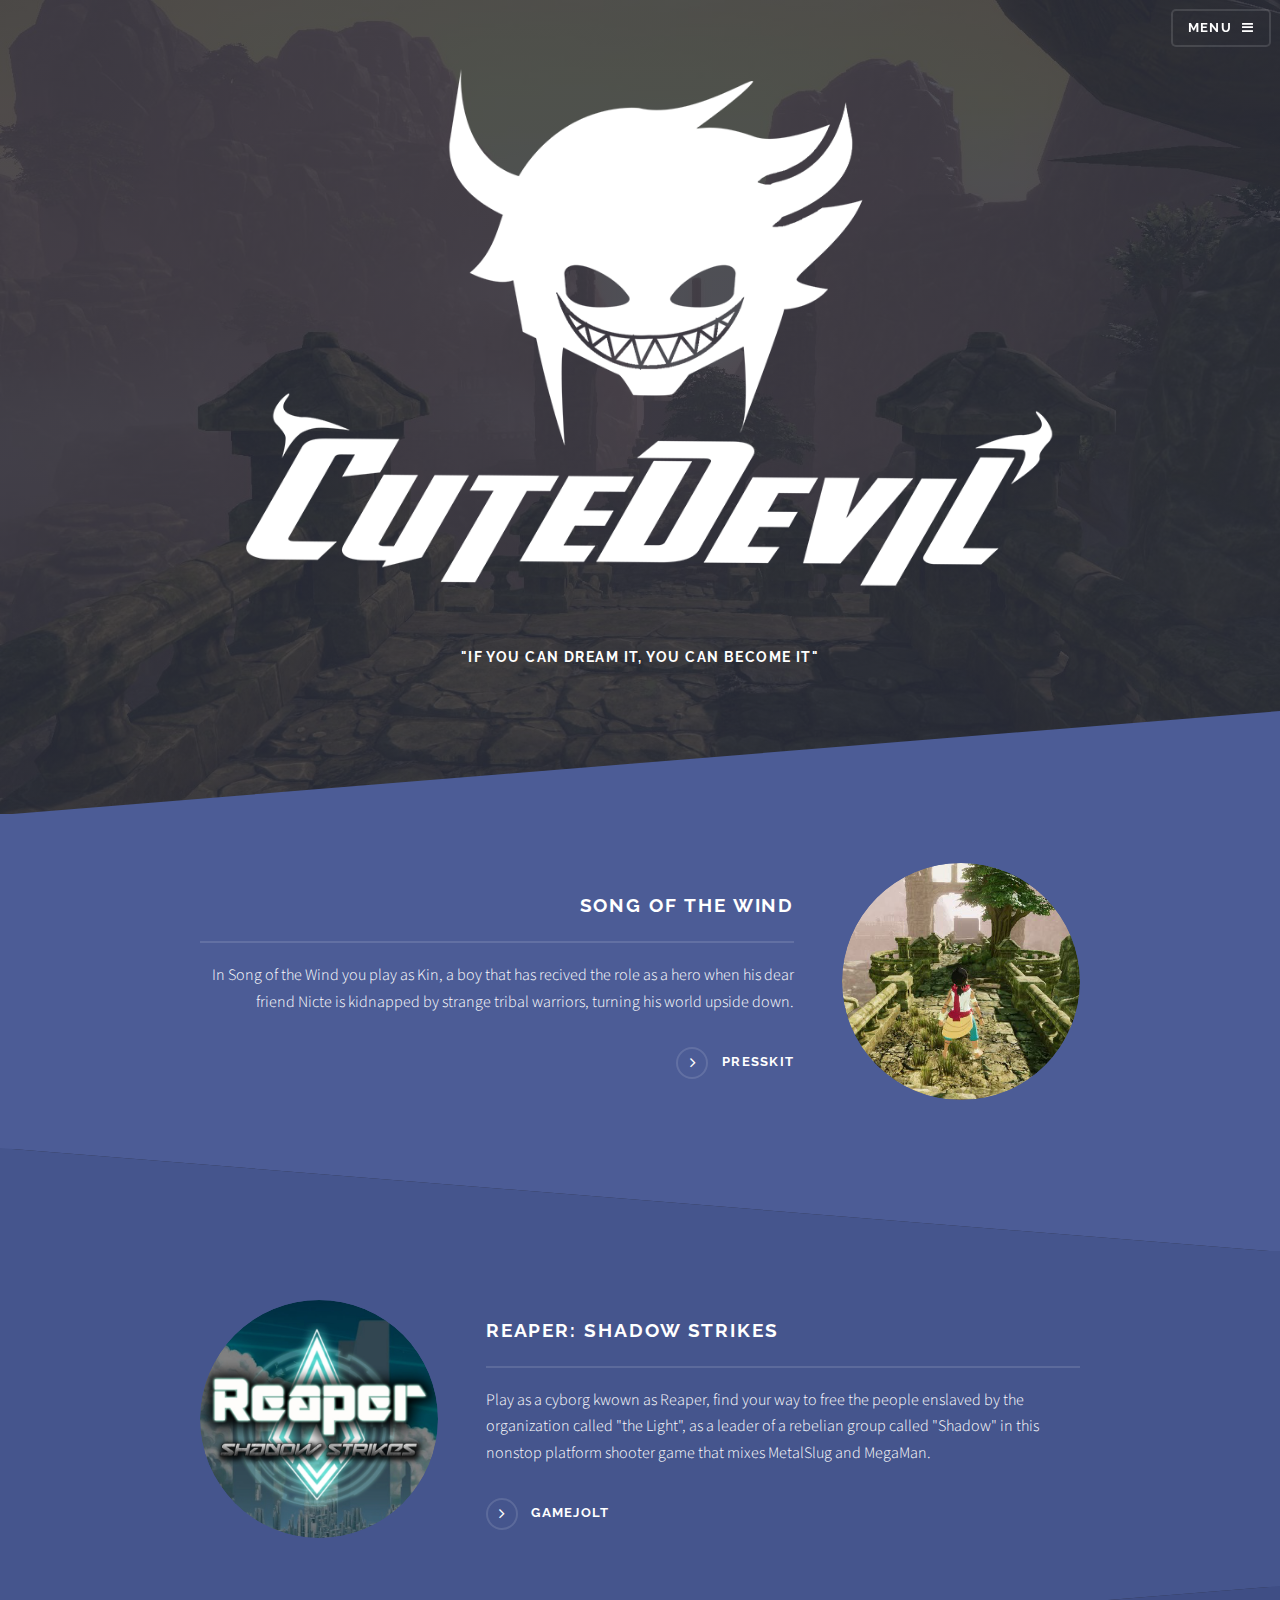
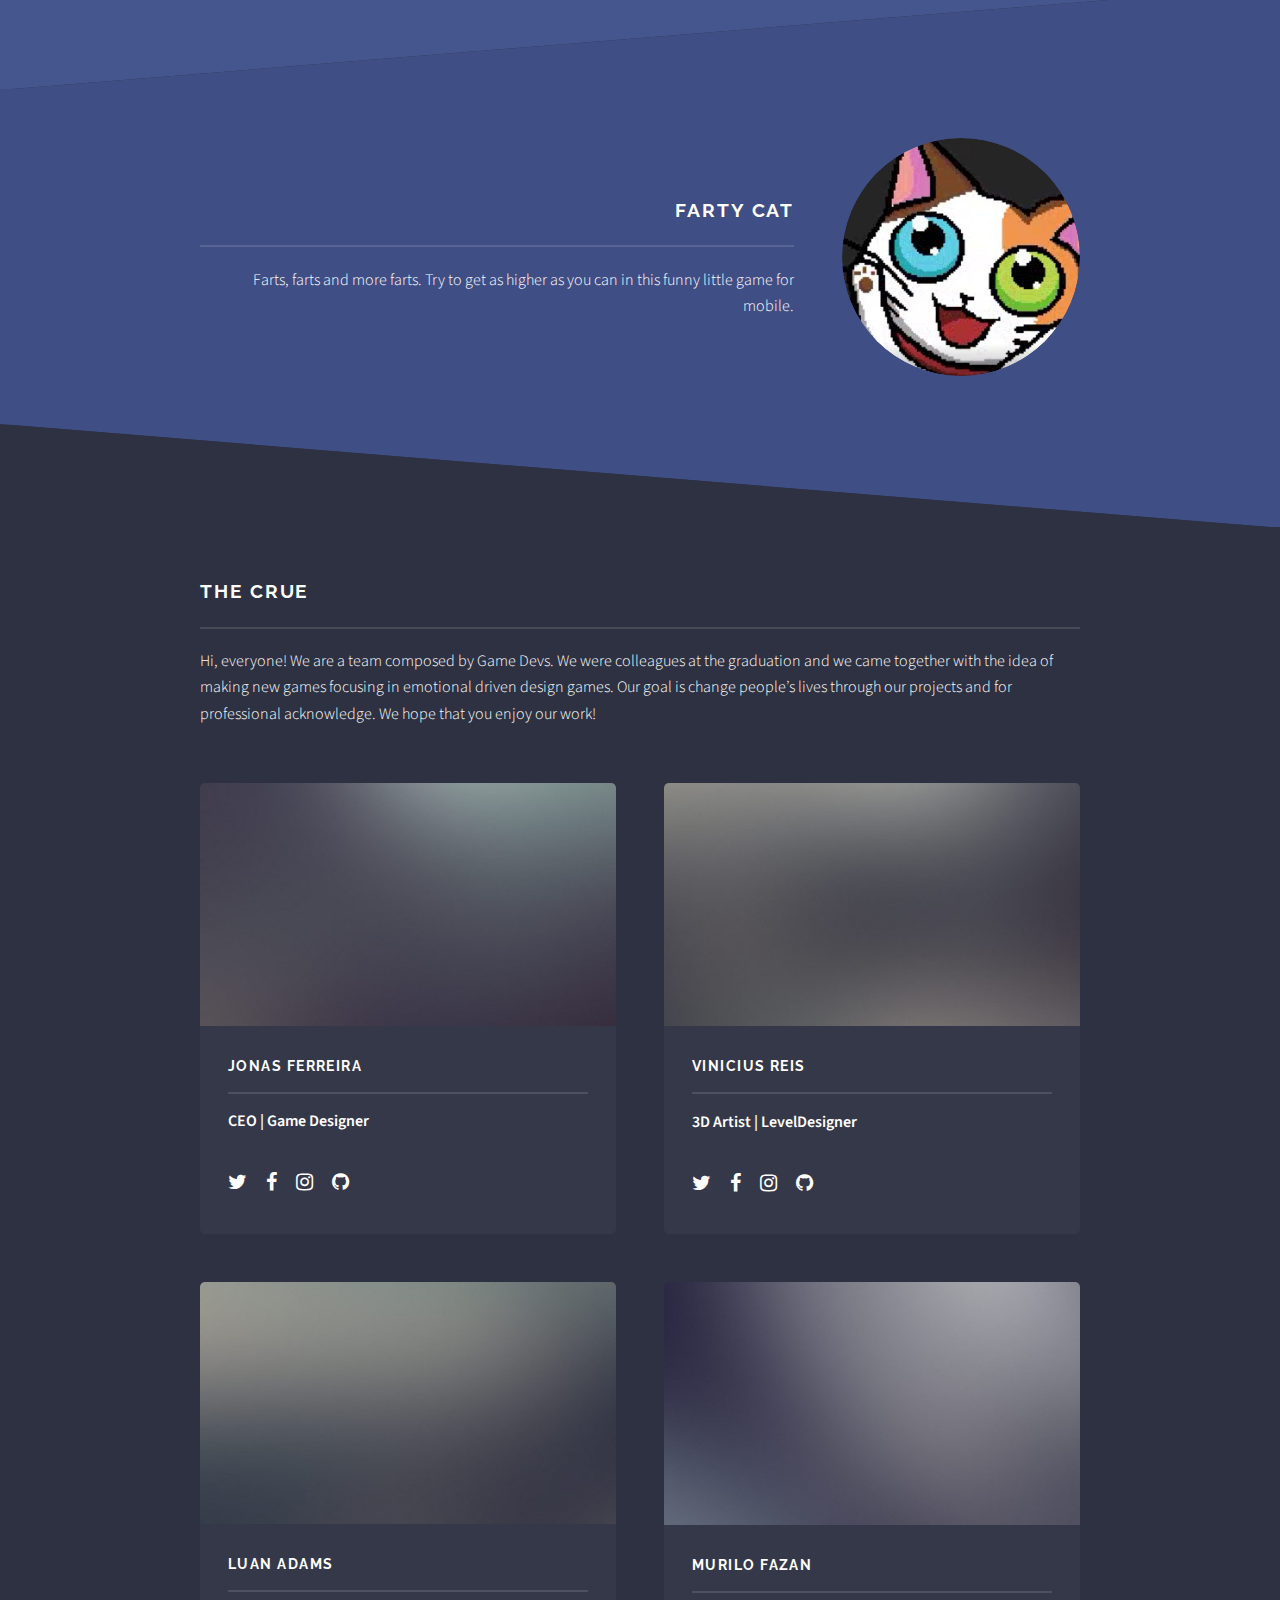
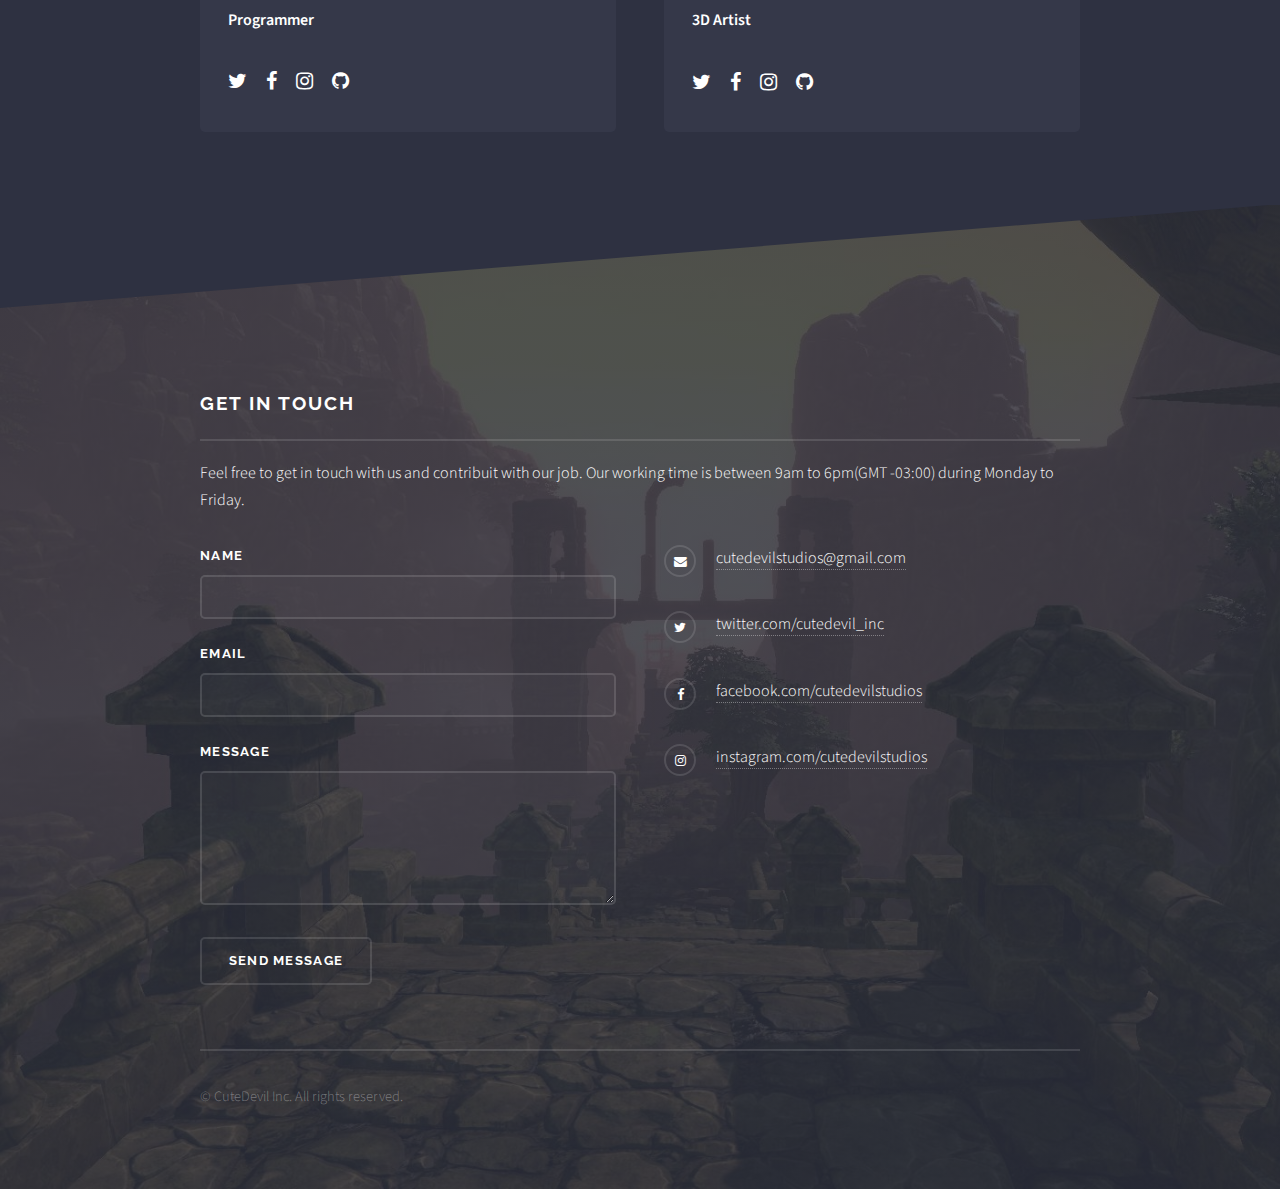
==== commit abe41efc: "Update index.html" ====
--- a/index.html
+++ b/index.html
@@ -31,10 +31,10 @@
 							<h2>Menu</h2>
 							<ul class="links">
 								<li><a href="index.html">Home</a></li>
-								<li><a href="generic.html">Generic</a></li>
+								<!--<li><a href="generic.html">Generic</a></li>
 								<li><a href="elements.html">Elements</a></li>
 								<li><a href="#">Log In</a></li>
-								<li><a href="#">Sign Up</a></li>
+								<li><a href="#">Sign Up</a></li>-->
 							</ul>
 							<a href="#" class="close">Close</a>
 						</div>
@@ -108,8 +108,8 @@
 										</article>
 										<article>
 											<a href="#" class="image"><img src="images/pic05.jpg" alt="" /></a>
-											<h3 class="major">Leonardo de Souza</h3>
-											<p><b> 2D/3D Artist</b> <br><!-- consectetur adipiscing vehicula id nulla dignissim dapibus ultrices.--></p>
+											<h3 class="major">Vinicius Reis</h3>
+											<p><b>3D Artist | LevelDesigner</b> <br><!-- consectetur adipiscing vehicula id nulla dignissim dapibus ultrices.--></p>
 											<ul class="icons">
 													<li><a href="#" class="icon fa-twitter"><span class="label">Twitter</span></a></li>
 													<li><a href="#" class="icon fa-facebook"><span class="label">Facebook</span></a></li>
@@ -132,8 +132,8 @@
 										</article>
 										<article>
 											<a href="#" class="image"><img src="images/pic07.jpg" alt="" /></a>
-											<h3 class="major">Vinicius Reis</h3>
-											<p><b>3D Artist | LevelDesigner</b> <br><!--consectetur adipiscing vehicula id nulla dignissim dapibus ultrices.--></p>
+											<h3 class="major">Murilo Fazan</h3>
+											<p><b>3D Artist</b> <br><!--consectetur adipiscing vehicula id nulla dignissim dapibus ultrices.--></p>
 											<ul class="icons">
 													<li><a href="#" class="icon fa-twitter"><span class="label">Twitter</span></a></li>
 													<li><a href="#" class="icon fa-facebook"><span class="label">Facebook</span></a></li>
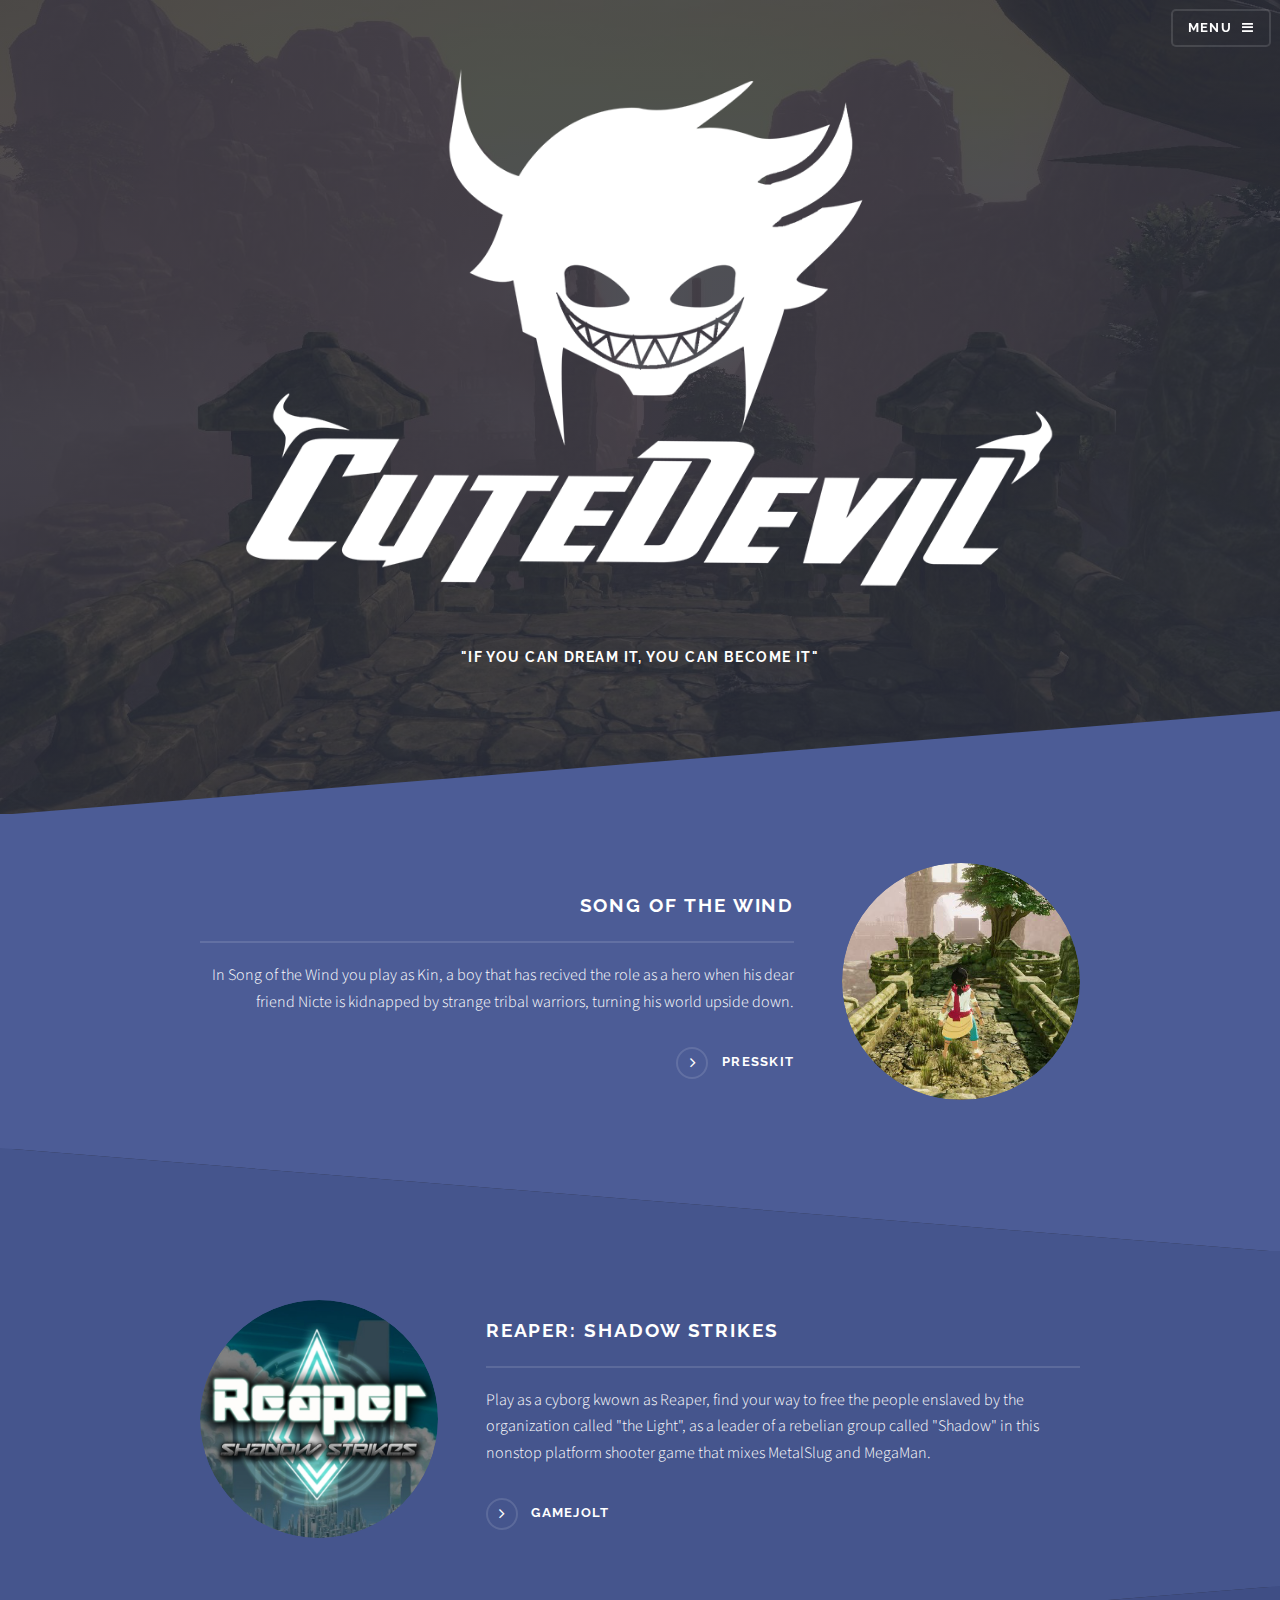
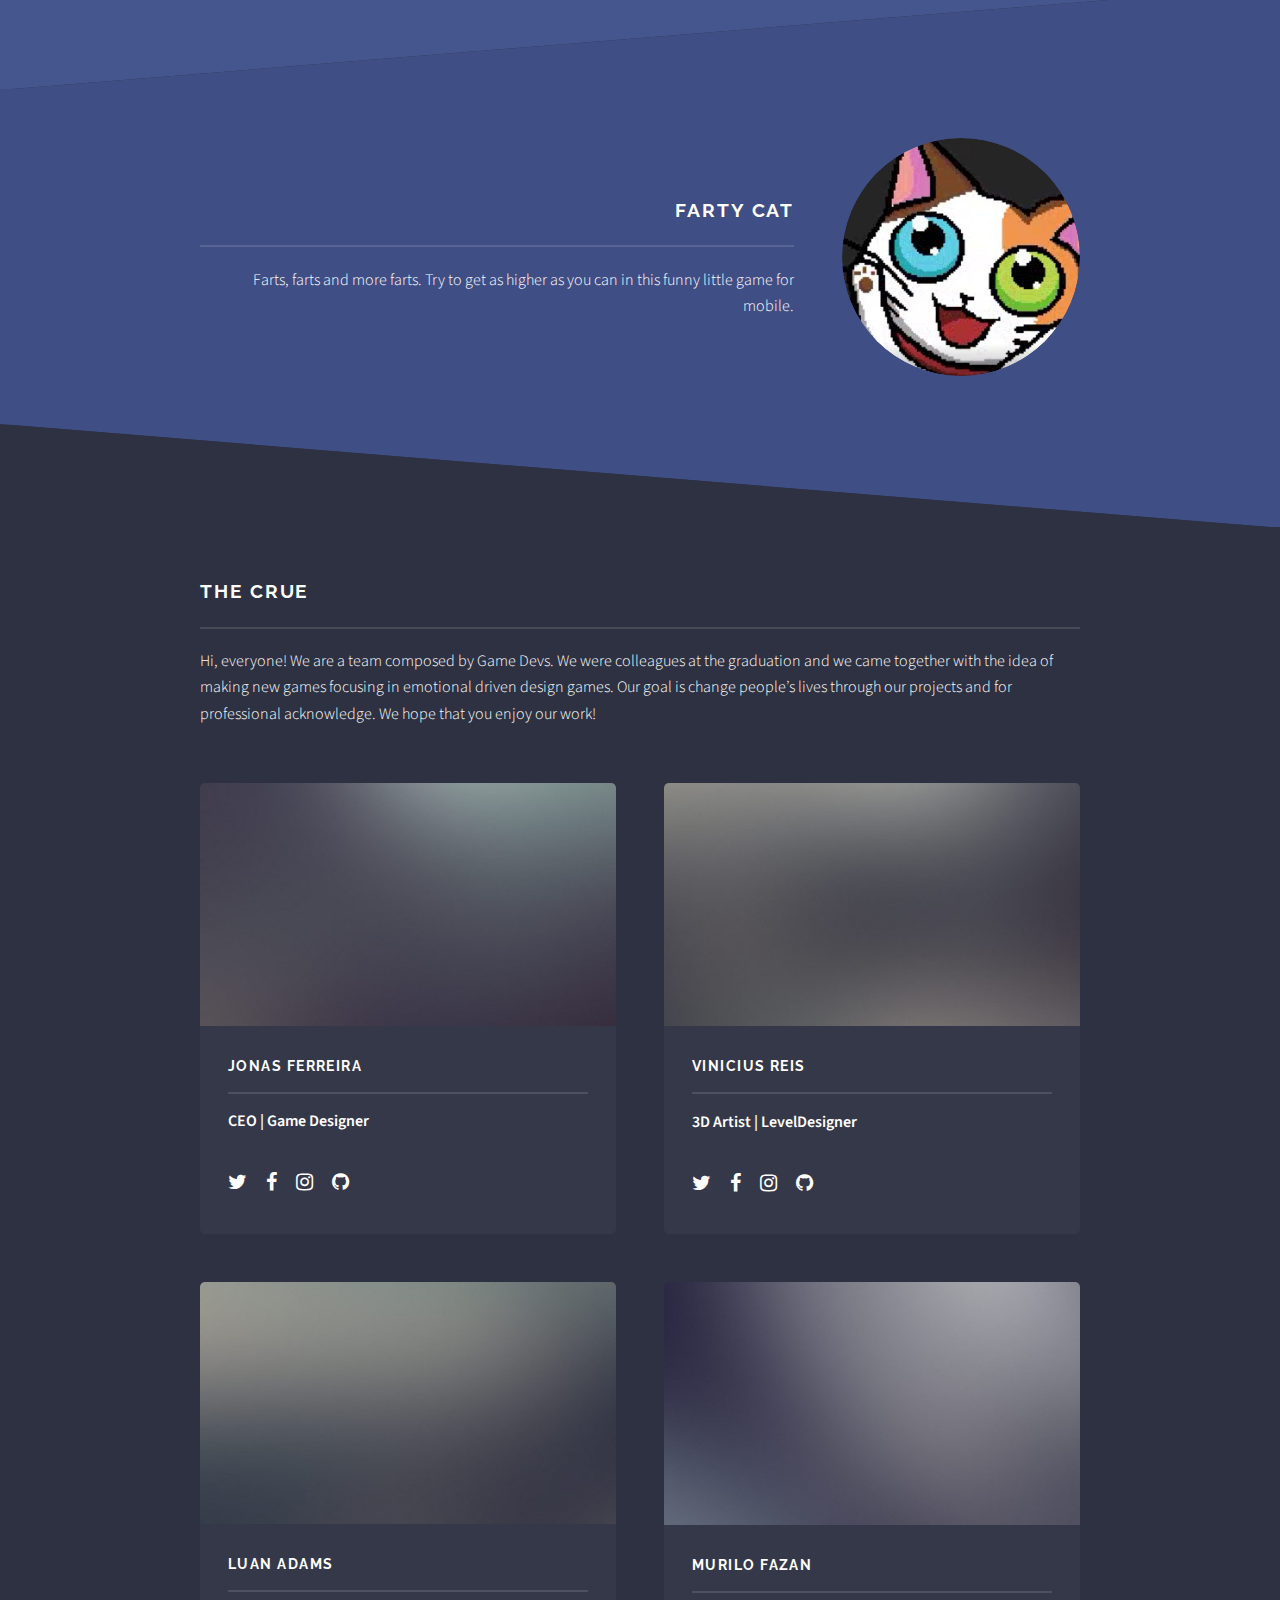
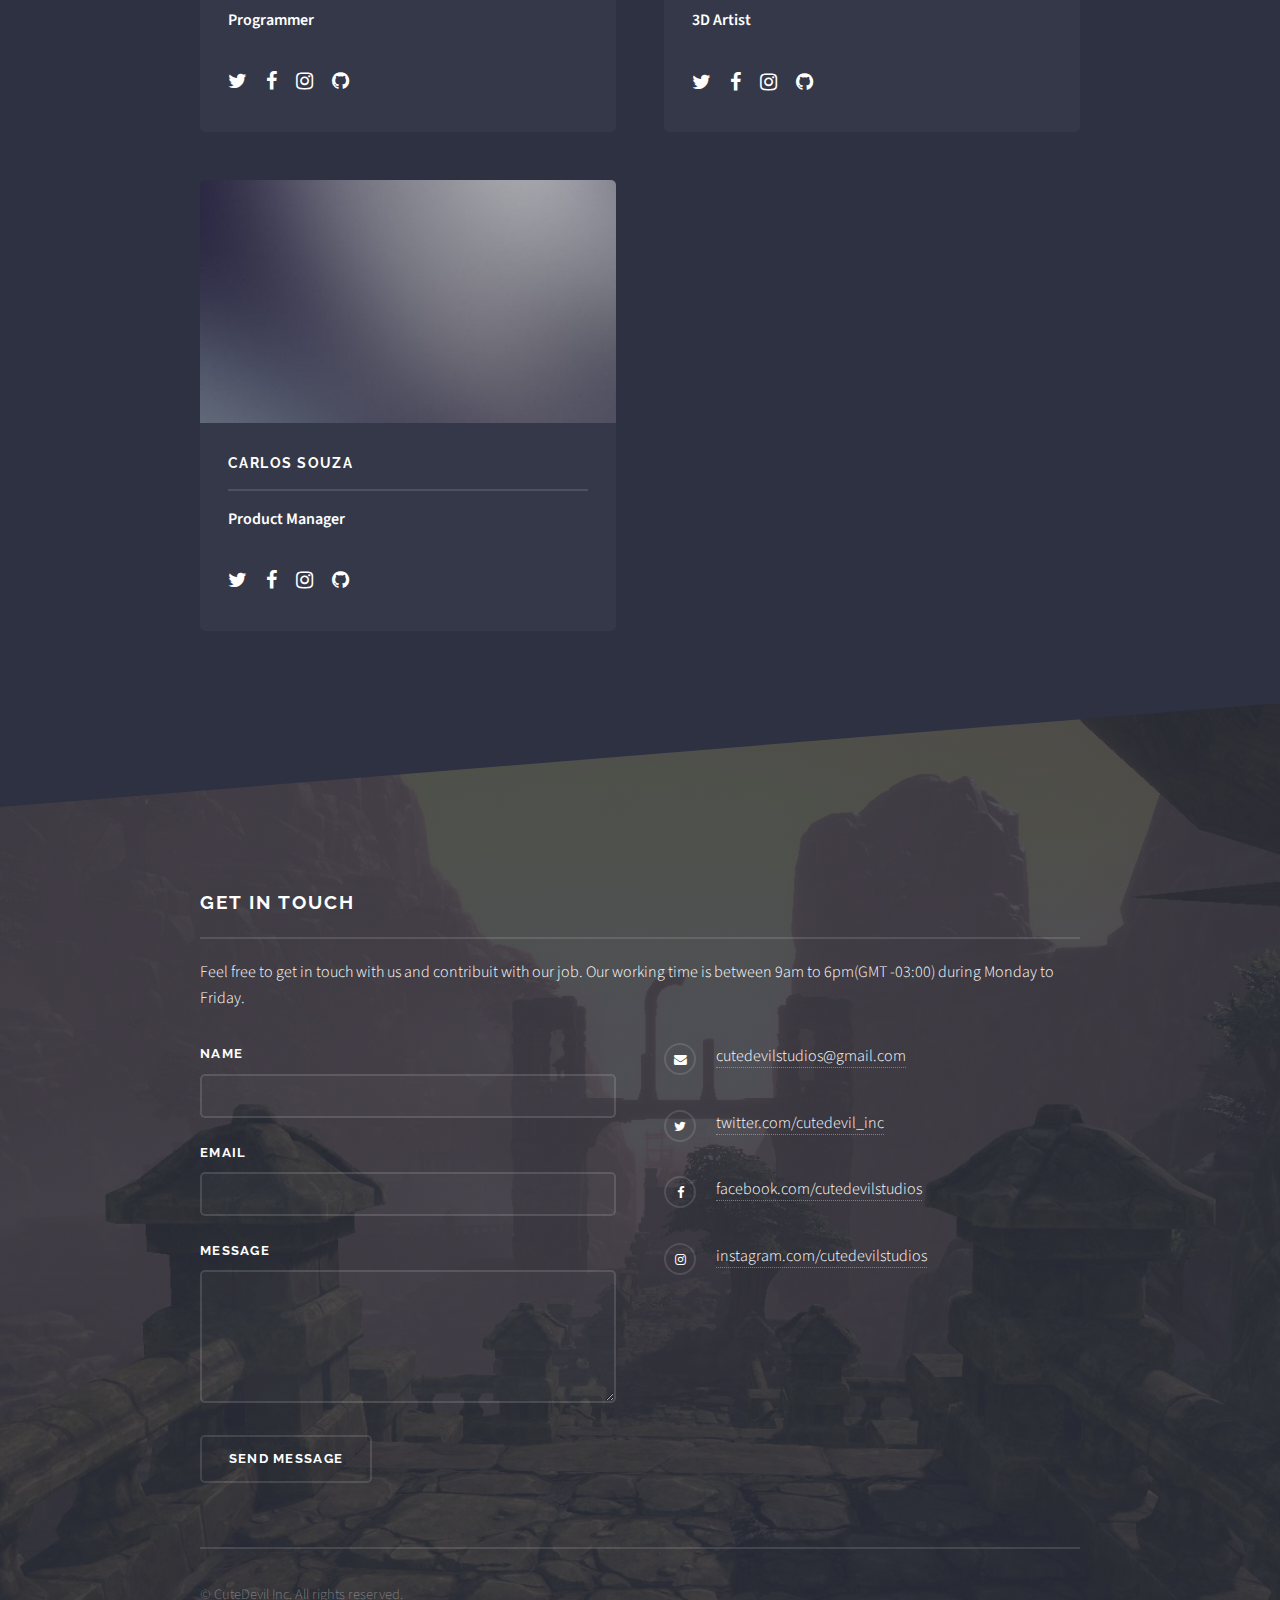
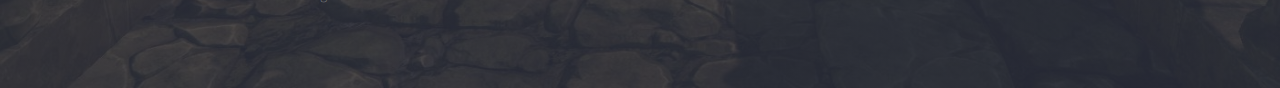
==== commit 0b373189: "Update index.html" ====
--- a/index.html
+++ b/index.html
@@ -8,6 +8,8 @@
 	<head>
 		<title>CuteDevil Studios</title>
 		<meta charset="utf-8" />
+		 <meta name="description" content="CuteDevil Studios Developer Website">
+  		<meta name="keywords" content="games,cutedevil,cutedevilstudios,song of the wind, songofthewind, songofthewing, reaper, reper,repper">
 		<meta name="viewport" content="width=device-width, initial-scale=1, user-scalable=no" />
 		<link rel="stylesheet" href="assets/css/main.css" />
 		<noscript><link rel="stylesheet" href="assets/css/noscript.css" /></noscript>
@@ -71,7 +73,7 @@
 									<div class="content">
 										<h2 class="major">Reaper: Shadow Strikes</h2>
 										<p>Play as a cyborg kwown as Reaper, find your way to free the people enslaved by the organization called "the Light", as a leader of a rebelian group called "Shadow" in this nonstop platform shooter game that mixes MetalSlug and MegaMan.</p>
-										<a href="#" class="special">GameJolt</a>
+										<a href="https://gamejolt.com/games/reaper-shadow-strikes/142666" class="special">GameJolt</a>
 									</div>
 								</div>
 							</section>
@@ -134,6 +136,18 @@
 											<a href="#" class="image"><img src="images/pic07.jpg" alt="" /></a>
 											<h3 class="major">Murilo Fazan</h3>
 											<p><b>3D Artist</b> <br><!--consectetur adipiscing vehicula id nulla dignissim dapibus ultrices.--></p>
+											<ul class="icons">
+													<li><a href="#" class="icon fa-twitter"><span class="label">Twitter</span></a></li>
+													<li><a href="#" class="icon fa-facebook"><span class="label">Facebook</span></a></li>
+													<li><a href="#" class="icon fa-instagram"><span class="label">Instagram</span></a></li>
+													<li><a href="#" class="icon fa-github"><span class="label">Github</span></a></li>
+													<li><a href="#" class="icon fa-artstation"><span class="label">Github</span></a></li>
+												</ul>
+										</article>
+										<article>
+											<a href="#" class="image"><img src="images/pic07.jpg" alt="" /></a>
+											<h3 class="major">Carlos Souza</h3>
+											<p><b>Product Manager</b> <br><!--consectetur adipiscing vehicula id nulla dignissim dapibus ultrices.--></p>
 											<ul class="icons">
 													<li><a href="#" class="icon fa-twitter"><span class="label">Twitter</span></a></li>
 													<li><a href="#" class="icon fa-facebook"><span class="label">Facebook</span></a></li>
